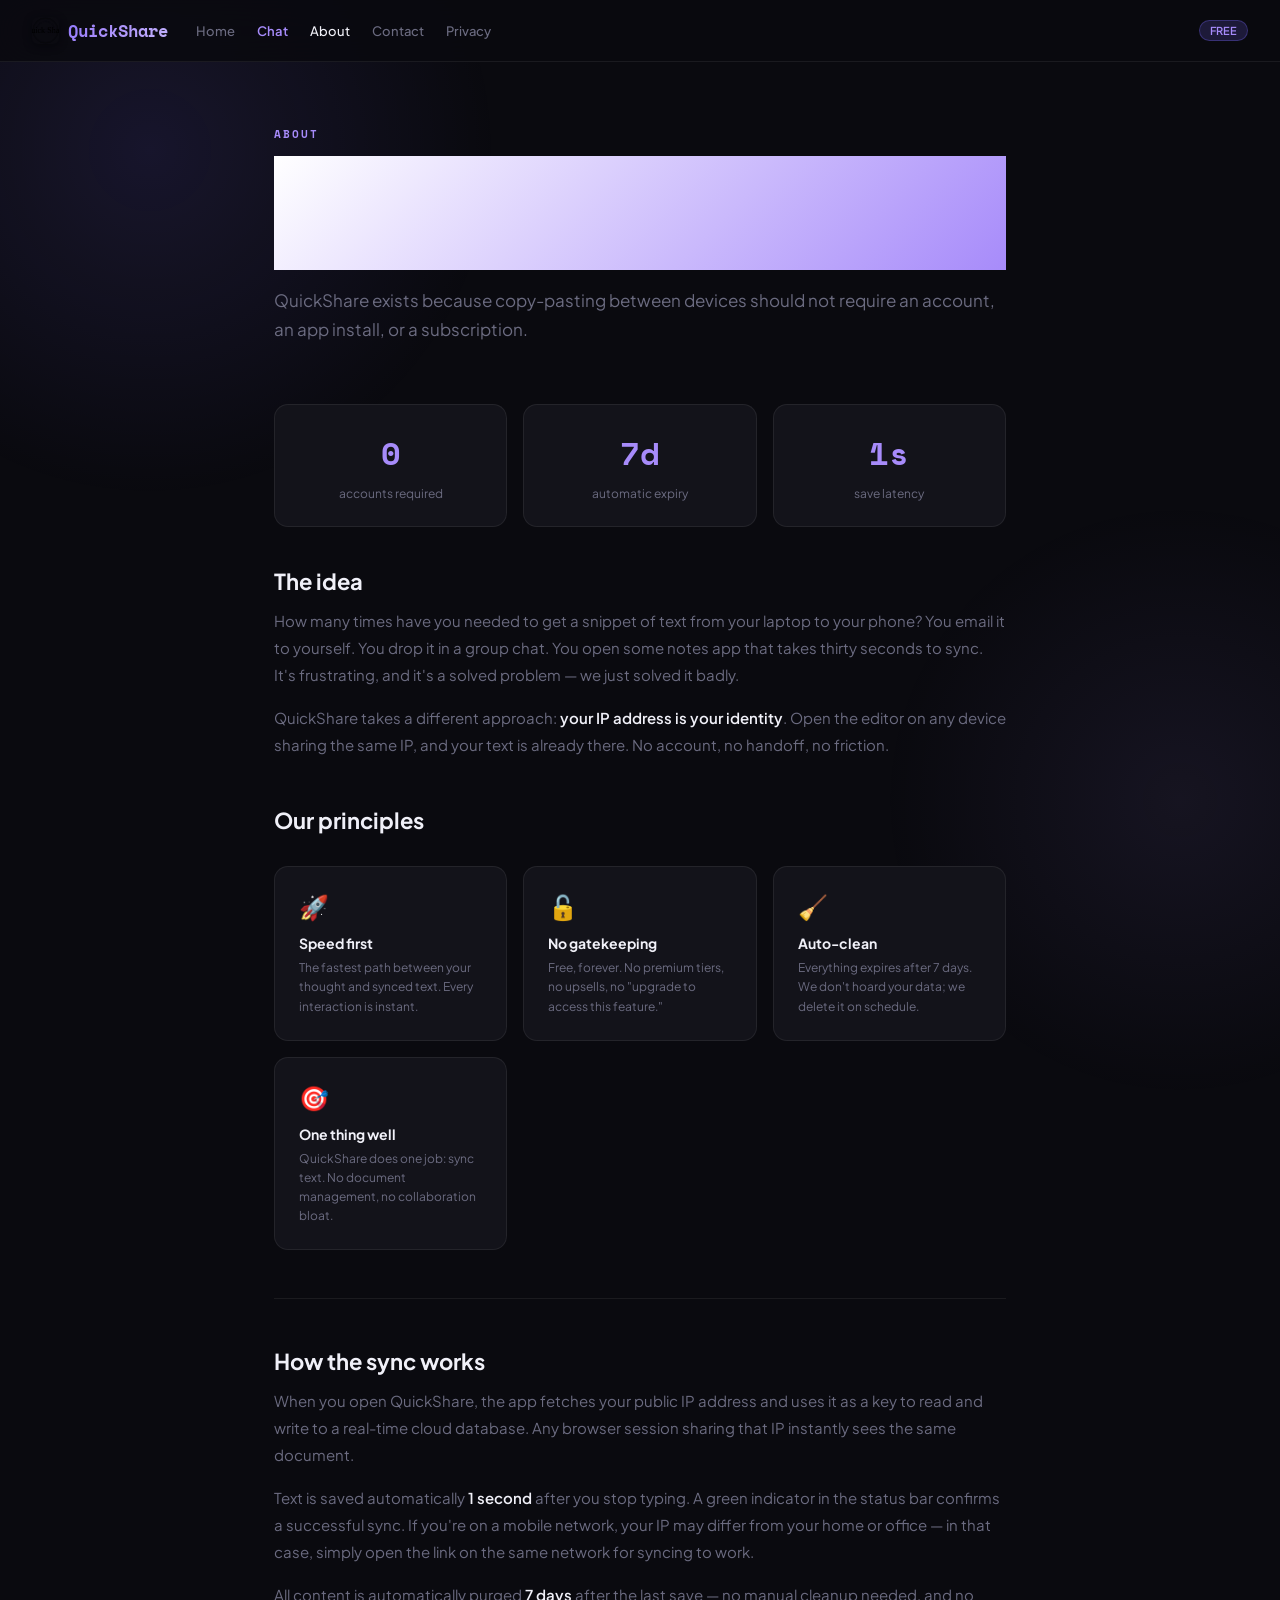
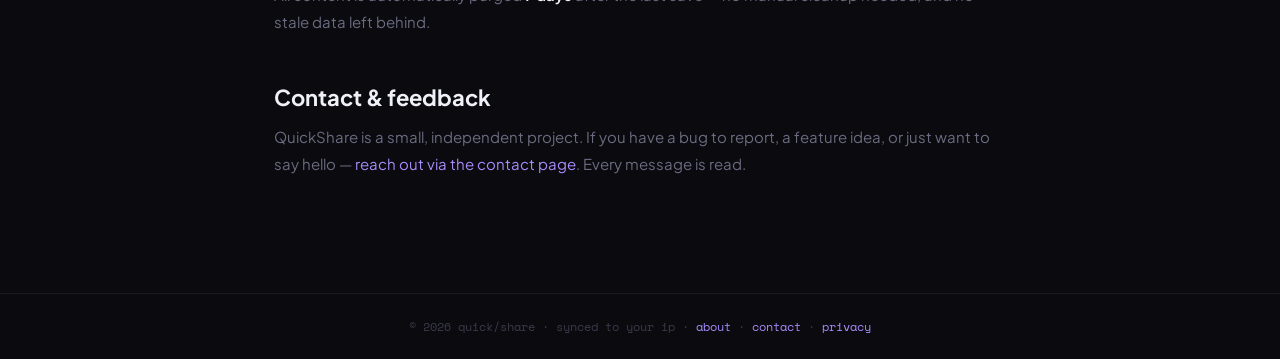
==== about.html @ 3e7b7475 "first commit" ====
<!DOCTYPE html>
<html lang="en">
<head>
  <meta charset="UTF-8">
  <meta name="viewport" content="width=device-width, initial-scale=1.0">
  <title>About – QuickShare</title>
  <link href="https://fonts.googleapis.com/css2?family=Plus+Jakarta+Sans:wght@300;400;500;600;700&family=Space+Mono:wght@400;700&display=swap" rel="stylesheet">
  <style>
    *, *::before, *::after { box-sizing: border-box; margin: 0; padding: 0; }
    :root {
      --bg: #0a0a0f; --surface: #13131a; --surface2: #1a1a24;
      --border: rgba(255,255,255,0.07); --border-hover: rgba(255,255,255,0.14);
      --accent: #7c6aff; --accent2: #a78bfa; --accent-glow: rgba(124,106,255,0.25);
      --text: #f0f0f8; --text-muted: #6b6b80; --text-dim: #3a3a4a;
      --green: #4ade80; --yellow: #fbbf24; --red: #f87171;
    }
    body { font-family: 'Plus Jakarta Sans', sans-serif; background: var(--bg); color: var(--text); min-height: 100vh; overflow-x: hidden; }
    body::before { content: ''; position: fixed; top: -200px; left: -200px; width: 700px; height: 700px; background: radial-gradient(circle, rgba(124,106,255,0.12) 0%, transparent 70%); pointer-events: none; z-index: 0; }
    body::after { content: ''; position: fixed; bottom: -200px; right: -200px; width: 600px; height: 600px; background: radial-gradient(circle, rgba(167,139,250,0.08) 0%, transparent 70%); pointer-events: none; z-index: 0; }
    
    .logo { font-family: 'Space Mono', monospace; font-size: 18px; font-weight: 700; background: linear-gradient(135deg, #7c6aff, #a78bfa, #c4b5fd); -webkit-background-clip: text; -webkit-text-fill-color: transparent; letter-spacing: -0.5px; text-decoration: none; }
    .nav-links { display: flex; gap: 24px; align-items: center; }
    .nav-links a { color: var(--text-muted); text-decoration: none; font-size: 13px; font-weight: 500; transition: color 0.2s; }
    .nav-links a:hover, .nav-links a.active { color: var(--text); }
    .nav-badge { background: var(--accent-glow); border: 1px solid rgba(124,106,255,0.3); color: var(--accent2); font-size: 11px; font-weight: 600; padding: 3px 10px; border-radius: 20px; }

    .page-wrap { position: relative; z-index: 1; max-width: 780px; margin: 0 auto; padding: 64px 24px 100px; }
    .page-label { font-size: 11px; font-weight: 700; letter-spacing: 2px; text-transform: uppercase; color: var(--accent2); font-family: 'Space Mono', monospace; margin-bottom: 14px; }
    .page-title { font-size: clamp(32px, 5vw, 52px); font-weight: 700; letter-spacing: -2px; line-height: 1.1; background: linear-gradient(135deg, #fff 0%, #a78bfa 100%); x: text; -webkit-text-fill-color: transparent; margin-bottom: 16px; }
    .page-sub { font-size: 17px; color: var(--text-muted); line-height: 1.7; margin-bottom: 60px; }

    .divider { border: none; border-top: 1px solid var(--border); margin: 48px 0; }

    .prose h2 { font-size: 22px; font-weight: 700; margin-bottom: 12px; margin-top: 48px; }
    .prose h2:first-child { margin-top: 0; }
    .prose p { font-size: 15px; color: var(--text-muted); line-height: 1.8; margin-bottom: 16px; }
    .prose strong { color: var(--text); font-weight: 600; }

    .value-grid { display: grid; grid-template-columns: repeat(auto-fit, minmax(220px, 1fr)); gap: 16px; margin-top: 32px; }
    .value-card { background: var(--surface); border: 1px solid var(--border); border-radius: 14px; padding: 24px; transition: border-color 0.2s; }
    .value-card:hover { border-color: rgba(124,106,255,0.3); }
    .value-icon { font-size: 24px; margin-bottom: 12px; display: block; }
    .value-card h3 { font-size: 14px; font-weight: 700; margin-bottom: 6px; }
    .value-card p { font-size: 12px; color: var(--text-muted); line-height: 1.6; }

    .stat-strip { display: grid; grid-template-columns: repeat(3, 1fr); gap: 16px; margin: 40px 0; }
    .stat-item { background: var(--surface); border: 1px solid var(--border); border-radius: 14px; padding: 24px; text-align: center; }
    .stat-num { font-family: 'Space Mono', monospace; font-size: 32px; font-weight: 700; color: var(--accent2); display: block; margin-bottom: 4px; }
    .stat-desc { font-size: 12px; color: var(--text-muted); }

    footer { position: relative; z-index: 1; text-align: center; padding: 24px; border-top: 1px solid var(--border); font-size: 12px; color: var(--text-dim); font-family: 'Space Mono', monospace; }
    footer a { color: var(--accent2); text-decoration: none; }
    footer a:hover { text-decoration: underline; }
    @media (max-width: 600px) { .stat-strip { grid-template-columns: 1fr; } .nav-links a:not(.active) { display: none; } }
  
    nav { position: sticky; top: 0; z-index: 100; background: rgba(10,10,15,0.88); backdrop-filter: blur(20px); border-bottom: 1px solid rgba(255,255,255,0.07); padding: 0 32px; display: flex; align-items: center; justify-content: space-between; height: 62px; }
    .nav-logo { font-family: 'Space Mono', monospace; font-size: 17px; font-weight: 700; background: linear-gradient(135deg, #7c6aff, #a78bfa, #c4b5fd); -webkit-background-clip: text; -webkit-text-fill-color: transparent; background-clip: text; text-decoration: none; display: flex; align-items: center; gap: 9px; }
    .nav-logo img { height: 27px; border-radius: 6px; box-shadow: 0 2px 8px rgba(0,0,0,0.4); }
    .nav-links { display: flex; gap: 22px; align-items: center; margin-left: 28px; }
    .nav-links a { color: #6b6b80; text-decoration: none; font-size: 13px; font-weight: 500; transition: color 0.2s; position: relative; }
    .nav-links a:hover { color: #f0f0f8; }
    .nav-links a.nav-active { color: #f0f0f8; }
    .nav-links a.nav-chat { color: #a78bfa; font-weight: 600; }
    .nav-links a.nav-chat:hover { color: #c4b5fd; }
    .nav-badge { background: rgba(124,106,255,0.18); border: 1px solid rgba(124,106,255,0.3); color: #a78bfa; font-size: 11px; font-weight: 600; padding: 3px 10px; border-radius: 20px; }
    @media (max-width: 640px) { .nav-links a:not(.nav-active):not(.nav-chat) { display: none; } nav { padding: 0 16px; } }

  </style>
</head>
<body>
    <nav>
    <div style="display:flex;align-items:center;flex:1;">
      <a href="index.html" class="nav-logo">
        <img src="logo.svg" alt="QuickShare logo">
        <span>QuickShare</span>
      </a>
      <div class="nav-links">
        <a href="index.html" class="">Home</a>
        <a href="chat.html" class="nav-chat">Chat</a>
        <a href="about.html" class="nav-active">About</a>
        <a href="contact.html" class="">Contact</a>
        <a href="privacy.html" class="">Privacy</a>
      </div>
    </div>
    <div style="display:flex;align-items:center;gap:12px;">
      <span class="nav-badge">FREE</span>
    </div>
  </nav>

  <div class="page-wrap">
    <div class="page-label">About</div>
    <h1 class="page-title">Built for the way<br>you actually work.</h1>
    <p class="page-sub">QuickShare exists because copy-pasting between devices should not require an account, an app install, or a subscription.</p>

    <div class="stat-strip">
      <div class="stat-item">
        <span class="stat-num">0</span>
        <span class="stat-desc">accounts required</span>
      </div>
      <div class="stat-item">
        <span class="stat-num">7d</span>
        <span class="stat-desc">automatic expiry</span>
      </div>
      <div class="stat-item">
        <span class="stat-num">1s</span>
        <span class="stat-desc">save latency</span>
      </div>
    </div>

    <div class="prose">
      <h2>The idea</h2>
      <p>How many times have you needed to get a snippet of text from your laptop to your phone? You email it to yourself. You drop it in a group chat. You open some notes app that takes thirty seconds to sync. It's frustrating, and it's a solved problem — we just solved it badly.</p>
      <p>QuickShare takes a different approach: <strong>your IP address is your identity</strong>. Open the editor on any device sharing the same IP, and your text is already there. No account, no handoff, no friction.</p>

      <h2>Our principles</h2>
    </div>

    <div class="value-grid">
      <div class="value-card">
        <span class="value-icon">🚀</span>
        <h3>Speed first</h3>
        <p>The fastest path between your thought and synced text. Every interaction is instant.</p>
      </div>
      <div class="value-card">
        <span class="value-icon">🔓</span>
        <h3>No gatekeeping</h3>
        <p>Free, forever. No premium tiers, no upsells, no "upgrade to access this feature."</p>
      </div>
      <div class="value-card">
        <span class="value-icon">🧹</span>
        <h3>Auto-clean</h3>
        <p>Everything expires after 7 days. We don't hoard your data; we delete it on schedule.</p>
      </div>
      <div class="value-card">
        <span class="value-icon">🎯</span>
        <h3>One thing well</h3>
        <p>QuickShare does one job: sync text. No document management, no collaboration bloat.</p>
      </div>
    </div>

    <hr class="divider">

    <div class="prose">
      <h2>How the sync works</h2>
      <p>When you open QuickShare, the app fetches your public IP address and uses it as a key to read and write to a real-time cloud database. Any browser session sharing that IP instantly sees the same document.</p>
      <p>Text is saved automatically <strong>1 second</strong> after you stop typing. A green indicator in the status bar confirms a successful sync. If you're on a mobile network, your IP may differ from your home or office — in that case, simply open the link on the same network for syncing to work.</p>
      <p>All content is automatically purged <strong>7 days</strong> after the last save — no manual cleanup needed, and no stale data left behind.</p>

      <h2>Contact &amp; feedback</h2>
      <p>QuickShare is a small, independent project. If you have a bug to report, a feature idea, or just want to say hello — <a href="contact.html" style="color:var(--accent2);text-decoration:none;">reach out via the contact page</a>. Every message is read.</p>
    </div>
  </div>

  <footer>
    © 2026 quick/share · synced to your ip ·
    <a href="about.html">about</a> · <a href="contact.html">contact</a> · <a href="privacy.html">privacy</a>
  </footer>
</body>
</html>
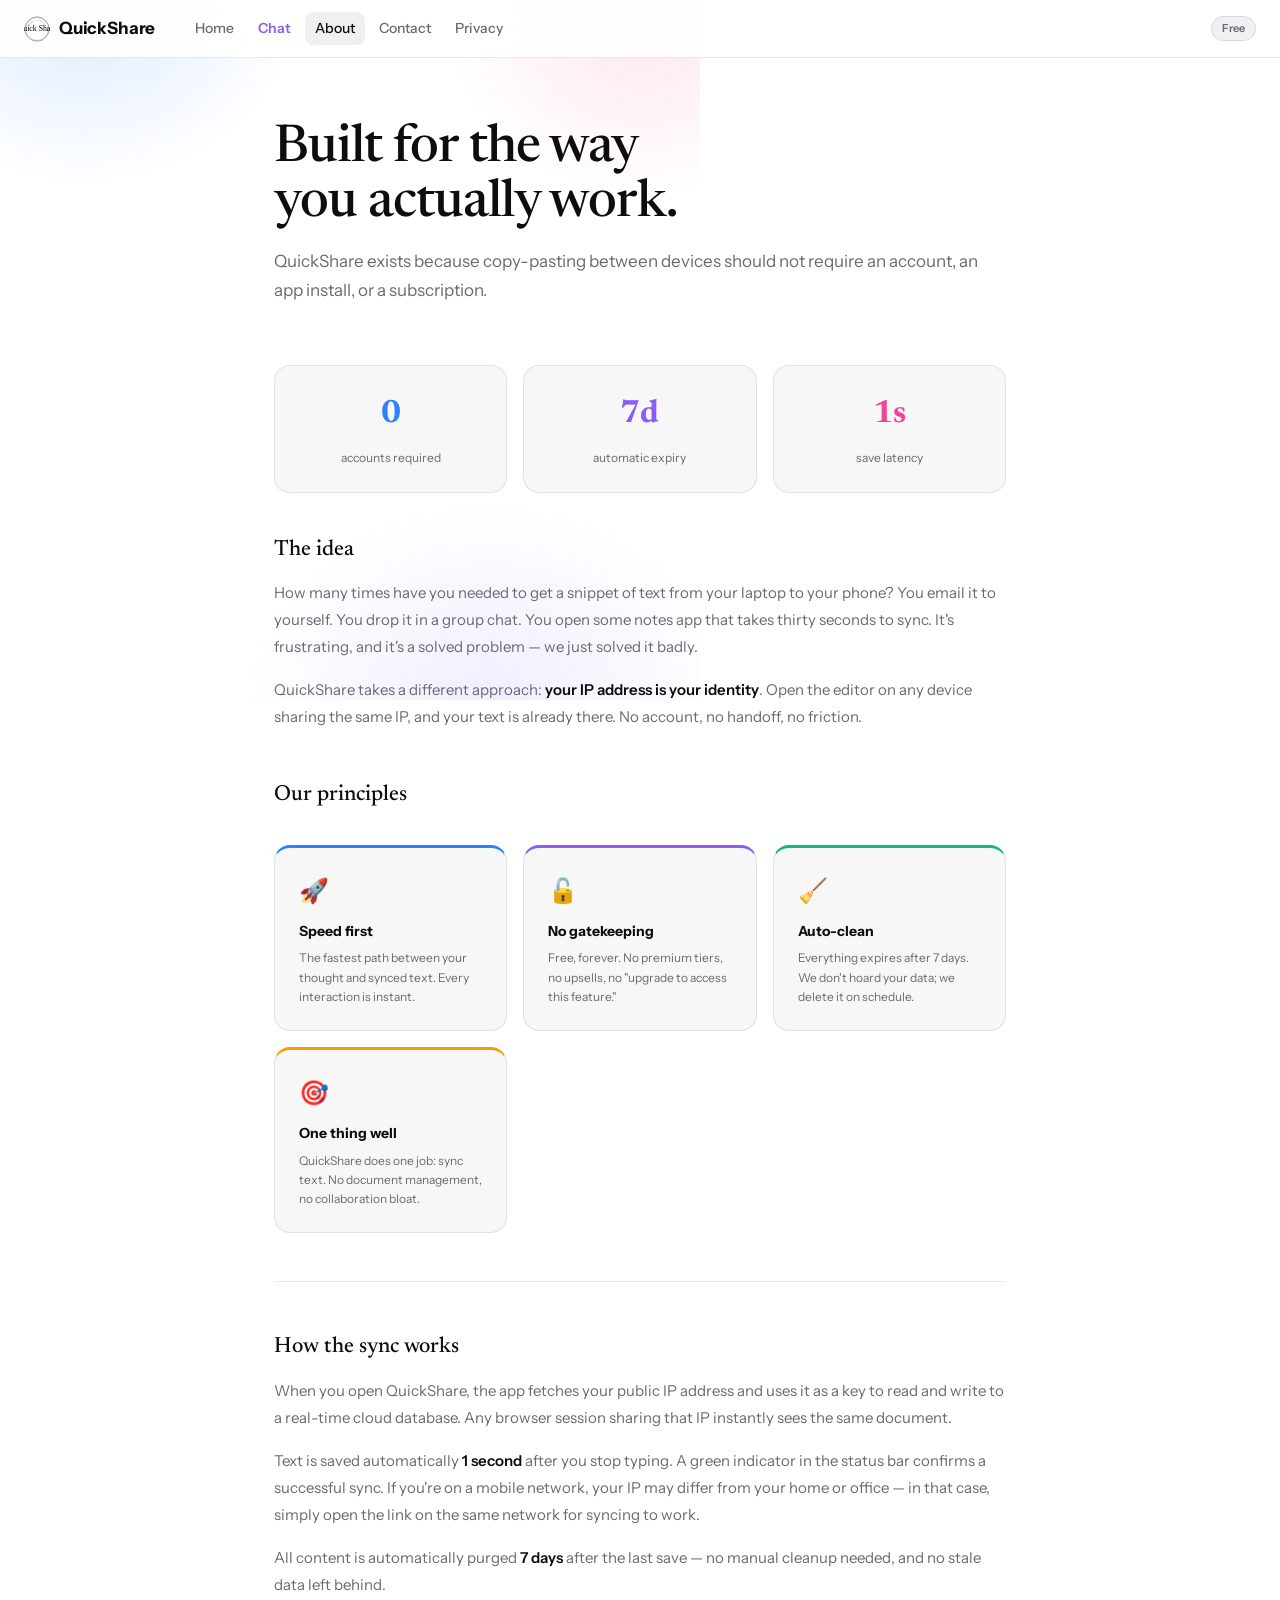
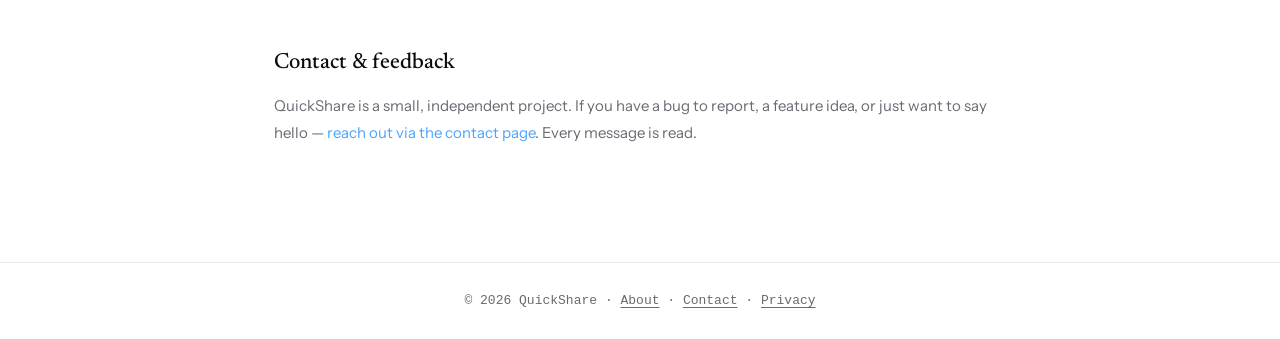
==== commit d3a4b64d: "Redesign: live note sync, group/IP/code calls, upload fixes" ====
--- a/about.html
+++ b/about.html
@@ -4,29 +4,23 @@
   <meta charset="UTF-8">
   <meta name="viewport" content="width=device-width, initial-scale=1.0">
   <title>About – QuickShare</title>
-  <link href="https://fonts.googleapis.com/css2?family=Plus+Jakarta+Sans:wght@300;400;500;600;700&family=Space+Mono:wght@400;700&display=swap" rel="stylesheet">
+  <link href="https://fonts.googleapis.com/css2?family=Newsreader:opsz,wght@6..72,400;6..72,500&family=Instrument+Sans:wght@400;500;600;700&display=swap" rel="stylesheet">
   <style>
     *, *::before, *::after { box-sizing: border-box; margin: 0; padding: 0; }
-    :root {
-      --bg: #0a0a0f; --surface: #13131a; --surface2: #1a1a24;
-      --border: rgba(255,255,255,0.07); --border-hover: rgba(255,255,255,0.14);
-      --accent: #7c6aff; --accent2: #a78bfa; --accent-glow: rgba(124,106,255,0.25);
-      --text: #f0f0f8; --text-muted: #6b6b80; --text-dim: #3a3a4a;
-      --green: #4ade80; --yellow: #fbbf24; --red: #f87171;
-    }
+    
     body { font-family: 'Plus Jakarta Sans', sans-serif; background: var(--bg); color: var(--text); min-height: 100vh; overflow-x: hidden; }
-    body::before { content: ''; position: fixed; top: -200px; left: -200px; width: 700px; height: 700px; background: radial-gradient(circle, rgba(124,106,255,0.12) 0%, transparent 70%); pointer-events: none; z-index: 0; }
-    body::after { content: ''; position: fixed; bottom: -200px; right: -200px; width: 600px; height: 600px; background: radial-gradient(circle, rgba(167,139,250,0.08) 0%, transparent 70%); pointer-events: none; z-index: 0; }
+    body::before { content: ''; position: fixed; top: -200px; left: -200px; width: 700px; height: 700px; background: radial-gradient(circle, color-mix(in srgb, var(--accent) 12%, transparent) 0%, transparent 70%); pointer-events: none; z-index: 0; }
+    body::after { content: ''; position: fixed; bottom: -200px; right: -200px; width: 600px; height: 600px; background: radial-gradient(circle, color-mix(in srgb, var(--accent2) 8%, transparent) 0%, transparent 70%); pointer-events: none; z-index: 0; }
     
-    .logo { font-family: 'Space Mono', monospace; font-size: 18px; font-weight: 700; background: linear-gradient(135deg, #7c6aff, #a78bfa, #c4b5fd); -webkit-background-clip: text; -webkit-text-fill-color: transparent; letter-spacing: -0.5px; text-decoration: none; }
+    .logo { font-family: 'Space Mono', monospace; font-size: 18px; font-weight: 700; background: linear-gradient(135deg, var(--accent), var(--accent2), var(--accent2)); -webkit-background-clip: text; -webkit-text-fill-color: transparent; letter-spacing: -0.5px; text-decoration: none; }
     .nav-links { display: flex; gap: 24px; align-items: center; }
     .nav-links a { color: var(--text-muted); text-decoration: none; font-size: 13px; font-weight: 500; transition: color 0.2s; }
     .nav-links a:hover, .nav-links a.active { color: var(--text); }
-    .nav-badge { background: var(--accent-glow); border: 1px solid rgba(124,106,255,0.3); color: var(--accent2); font-size: 11px; font-weight: 600; padding: 3px 10px; border-radius: 20px; }
+    .nav-badge { background: var(--accent-glow); border: 1px solid color-mix(in srgb, var(--accent) 30%, transparent); color: var(--accent2); font-size: 11px; font-weight: 600; padding: 3px 10px; border-radius: 20px; }
 
     .page-wrap { position: relative; z-index: 1; max-width: 780px; margin: 0 auto; padding: 64px 24px 100px; }
     .page-label { font-size: 11px; font-weight: 700; letter-spacing: 2px; text-transform: uppercase; color: var(--accent2); font-family: 'Space Mono', monospace; margin-bottom: 14px; }
-    .page-title { font-size: clamp(32px, 5vw, 52px); font-weight: 700; letter-spacing: -2px; line-height: 1.1; background: linear-gradient(135deg, #fff 0%, #a78bfa 100%); x: text; -webkit-text-fill-color: transparent; margin-bottom: 16px; }
+    .page-title { font-size: clamp(32px, 5vw, 52px); font-weight: 700; letter-spacing: -2px; line-height: 1.1; background: linear-gradient(135deg, #fff 0%, var(--accent2) 100%); x: text; -webkit-text-fill-color: transparent; margin-bottom: 16px; }
     .page-sub { font-size: 17px; color: var(--text-muted); line-height: 1.7; margin-bottom: 60px; }
 
     .divider { border: none; border-top: 1px solid var(--border); margin: 48px 0; }
@@ -38,7 +32,7 @@
 
     .value-grid { display: grid; grid-template-columns: repeat(auto-fit, minmax(220px, 1fr)); gap: 16px; margin-top: 32px; }
     .value-card { background: var(--surface); border: 1px solid var(--border); border-radius: 14px; padding: 24px; transition: border-color 0.2s; }
-    .value-card:hover { border-color: rgba(124,106,255,0.3); }
+    .value-card:hover { border-color: color-mix(in srgb, var(--accent) 30%, transparent); }
     .value-icon { font-size: 24px; margin-bottom: 12px; display: block; }
     .value-card h3 { font-size: 14px; font-weight: 700; margin-bottom: 6px; }
     .value-card p { font-size: 12px; color: var(--text-muted); line-height: 1.6; }
@@ -53,38 +47,28 @@
     footer a:hover { text-decoration: underline; }
     @media (max-width: 600px) { .stat-strip { grid-template-columns: 1fr; } .nav-links a:not(.active) { display: none; } }
   
-    nav { position: sticky; top: 0; z-index: 100; background: rgba(10,10,15,0.88); backdrop-filter: blur(20px); border-bottom: 1px solid rgba(255,255,255,0.07); padding: 0 32px; display: flex; align-items: center; justify-content: space-between; height: 62px; }
-    .nav-logo { font-family: 'Space Mono', monospace; font-size: 17px; font-weight: 700; background: linear-gradient(135deg, #7c6aff, #a78bfa, #c4b5fd); -webkit-background-clip: text; -webkit-text-fill-color: transparent; background-clip: text; text-decoration: none; display: flex; align-items: center; gap: 9px; }
+    nav { position: sticky; top: 0; z-index: 100; background: color-mix(in srgb, var(--bg) 88%, transparent); backdrop-filter: blur(20px); border-bottom: 1px solid color-mix(in srgb, var(--text) 7%, transparent); padding: 0 32px; display: flex; align-items: center; justify-content: space-between; height: 62px; }
+    .nav-logo { font-family: 'Space Mono', monospace; font-size: 17px; font-weight: 700; background: linear-gradient(135deg, var(--accent), var(--accent2), var(--accent2)); -webkit-background-clip: text; -webkit-text-fill-color: transparent; background-clip: text; text-decoration: none; display: flex; align-items: center; gap: 9px; }
     .nav-logo img { height: 27px; border-radius: 6px; box-shadow: 0 2px 8px rgba(0,0,0,0.4); }
     .nav-links { display: flex; gap: 22px; align-items: center; margin-left: 28px; }
-    .nav-links a { color: #6b6b80; text-decoration: none; font-size: 13px; font-weight: 500; transition: color 0.2s; position: relative; }
-    .nav-links a:hover { color: #f0f0f8; }
-    .nav-links a.nav-active { color: #f0f0f8; }
-    .nav-links a.nav-chat { color: #a78bfa; font-weight: 600; }
-    .nav-links a.nav-chat:hover { color: #c4b5fd; }
-    .nav-badge { background: rgba(124,106,255,0.18); border: 1px solid rgba(124,106,255,0.3); color: #a78bfa; font-size: 11px; font-weight: 600; padding: 3px 10px; border-radius: 20px; }
+    .nav-links a { color: var(--text-muted); text-decoration: none; font-size: 13px; font-weight: 500; transition: color 0.2s; position: relative; }
+    .nav-links a:hover { color: var(--text); }
+    .nav-links a.nav-active { color: var(--text); }
+    .nav-links a.nav-chat { color: var(--accent2); font-weight: 600; }
+    .nav-links a.nav-chat:hover { color: var(--accent2); }
+    .nav-badge { background: color-mix(in srgb, var(--accent) 18%, transparent); border: 1px solid color-mix(in srgb, var(--accent) 30%, transparent); color: var(--accent2); font-size: 11px; font-weight: 600; padding: 3px 10px; border-radius: 20px; }
     @media (max-width: 640px) { .nav-links a:not(.nav-active):not(.nav-chat) { display: none; } nav { padding: 0 16px; } }
 
   </style>
+  <link rel="stylesheet" href="css/theme.css">
 </head>
 <body>
     <nav>
-    <div style="display:flex;align-items:center;flex:1;">
-      <a href="index.html" class="nav-logo">
-        <img src="logo.svg" alt="QuickShare logo">
-        <span>QuickShare</span>
-      </a>
-      <div class="nav-links">
-        <a href="index.html" class="">Home</a>
-        <a href="chat.html" class="nav-chat">Chat</a>
-        <a href="about.html" class="nav-active">About</a>
-        <a href="contact.html" class="">Contact</a>
-        <a href="privacy.html" class="">Privacy</a>
-      </div>
+    <div class="nav-left">
+      <a href="index.html" class="nav-logo"><img src="logo.svg" alt=""><span>QuickShare</span></a>
+      <div class="nav-links"><a href="index.html" class="">Home</a><a href="chat.html" class="nav-chat">Chat</a><a href="about.html" class="nav-active">About</a><a href="contact.html" class="">Contact</a><a href="privacy.html" class="">Privacy</a></div>
     </div>
-    <div style="display:flex;align-items:center;gap:12px;">
-      <span class="nav-badge">FREE</span>
-    </div>
+    <div class="nav-right"><span class="nav-badge">Free</span></div>
   </nav>
 
   <div class="page-wrap">
@@ -151,9 +135,6 @@
     </div>
   </div>
 
-  <footer>
-    © 2026 quick/share · synced to your ip ·
-    <a href="about.html">about</a> · <a href="contact.html">contact</a> · <a href="privacy.html">privacy</a>
-  </footer>
+  <footer>© 2026 QuickShare · <a href="about.html">About</a> · <a href="contact.html">Contact</a> · <a href="privacy.html">Privacy</a></footer>
 </body>
 </html>
--- a/css/theme.css
+++ b/css/theme.css
@@ -0,0 +1,199 @@
+/* QuickShare — assistant-style home, Messenger-style chat. Light + dark follow the device. */
+:root {
+  --bg: #ffffff; --surface: #f7f7f8; --surface2: #f0f0f2; --border: rgba(0,0,0,.09); --border-hover: rgba(0,0,0,.2);
+  --text: #0d0d0f; --text-muted: #6a6a73; --text-dim: #a3a3ad;
+  --accent: #0084ff; --accent2: #4aa3ff; --accent-glow: rgba(0,132,255,.14);
+  --green: #1fa855; --red: #e5484d; --yellow: #f5a524; --on-accent: #fff;
+  --serif: 'Newsreader', Georgia, serif; --body: 'Instrument Sans', system-ui, sans-serif;
+  --transition: all .2s ease;
+}
+@media (prefers-color-scheme: dark) { :root {
+  --bg: #212121; --surface: #2a2a2a; --surface2: #303030; --border: rgba(255,255,255,.1); --border-hover: rgba(255,255,255,.22);
+  --text: #ececec; --text-muted: #a1a1aa; --text-dim: #6e6e78; --accent: #2b8cff; --accent2: #6db1ff; --accent-glow: rgba(43,140,255,.2);
+  --green: #4ade80; --red: #f87171; } }
+*, *::before, *::after { box-sizing: border-box; }
+html body { font-family: var(--body); background: var(--bg); color: var(--text); line-height: 1.55; -webkit-font-smoothing: antialiased; }
+body::before, body::after { display: none; }
+button, input, textarea, select { font-family: inherit; }
+button { cursor: pointer; }
+:focus-visible { outline: 2px solid var(--accent); outline-offset: 2px; }
+::selection { background: var(--accent-glow); }
+[hidden] { display: none !important; }
+
+/* nav */
+html body nav { position: sticky; top: 0; z-index: 50; background: color-mix(in srgb, var(--bg) 88%, transparent); backdrop-filter: blur(12px); border-bottom: 1px solid var(--border); height: 58px; }
+.nav-logo { font-weight: 700; font-size: 17px; letter-spacing: -.01em; background: none !important; -webkit-text-fill-color: var(--text) !important; color: var(--text); }
+.nav-links a { color: var(--text-muted); font-weight: 500; font-size: 14px; border-radius: 8px; padding: 6px 10px; }
+.nav-links a:hover, .nav-links a.nav-active { color: var(--text); background: var(--surface2); }
+.nav-links a.nav-chat { color: var(--accent); font-weight: 600; }
+.nav-links { margin-left: 18px; gap: 4px; }
+.nav-badge { background: var(--surface2); color: var(--text-muted); border: 1px solid var(--border); font-weight: 600; border-radius: 999px; }
+.nav-links a::after { display: none; }
+
+/* HOME: assistant-style hero box */
+.stage { max-width: 760px; margin: 0 auto; padding: 12vh 20px 40px; }
+.greet { font-family: var(--serif); font-weight: 500; font-size: clamp(2rem, 5vw, 3rem); letter-spacing: -.02em; line-height: 1.1; text-align: center; margin-bottom: 28px; }
+.composer { background: var(--surface2); border: 1px solid var(--border); border-radius: 28px; padding: 16px 16px 10px; box-shadow: 0 2px 12px rgba(0,0,0,.05); transition: box-shadow .2s, border-color .2s; }
+.composer:focus-within { border-color: var(--border-hover); box-shadow: 0 6px 24px rgba(0,0,0,.09); }
+.composer.dragover { border-color: var(--accent); background: var(--accent-glow); }
+#editor { display: block; width: 100%; min-height: 120px; max-height: 46vh; resize: none; border: 0; outline: 0; background: transparent; color: var(--text); font-size: 1.05rem; line-height: 1.6; padding: 4px 8px; }
+.composer-bar { display: flex; align-items: center; gap: 6px; margin-top: 8px; flex-wrap: wrap; }
+.pill { display: inline-flex; align-items: center; gap: 6px; border: 1px solid var(--border); background: var(--bg); color: var(--text); border-radius: 999px; padding: 7px 13px; font-size: 13px; font-weight: 500; transition: var(--transition); }
+.pill:hover { background: var(--surface); border-color: var(--border-hover); }
+.pill.primary { background: var(--text); color: var(--bg); border-color: transparent; }
+.grow { flex: 1; }
+.save-state { display: inline-flex; align-items: center; gap: 7px; font-size: 12.5px; color: var(--text-muted); padding-right: 6px; }
+.status-dot { width: 8px; height: 8px; border-radius: 50%; background: var(--text-dim); }
+.status-dot.synced { background: var(--green); } .status-dot.saving { background: var(--yellow); } .status-dot.error { background: var(--red); }
+.chips { display: flex; gap: 10px; justify-content: center; flex-wrap: wrap; margin-top: 20px; }
+.chip { display: inline-flex; align-items: center; gap: 8px; border: 1px solid var(--border); border-radius: 999px; padding: 9px 16px; font-size: 14px; color: var(--text); text-decoration: none; background: var(--bg); transition: var(--transition); }
+.chip:hover { background: var(--surface); border-color: var(--border-hover); }
+.meta { text-align: center; color: var(--text-muted); font-size: 13px; margin-top: 18px; }
+.meta b { color: var(--text); font-weight: 600; font-variant-numeric: tabular-nums; }
+.files { margin-top: 56px; }
+.files h2 { font-family: var(--serif); font-weight: 500; font-size: 1.6rem; letter-spacing: -.01em; }
+.files > p { color: var(--text-muted); font-size: 14px; margin: 4px 0 16px; }
+.files-grid { display: grid; grid-template-columns: repeat(auto-fill, minmax(168px, 1fr)); gap: 12px; }
+.files-empty { grid-column: 1/-1; border: 1px dashed var(--border-hover); border-radius: 16px; text-align: center; color: var(--text-muted); font-size: 14px; padding: 28px 16px; }
+.file-card { background: var(--surface); border: 1px solid var(--border); border-radius: 16px; padding: 10px; text-align: left; overflow: hidden; }
+.file-thumb { height: 104px; border-radius: 10px; background: var(--surface2); display: flex; align-items: center; justify-content: center; overflow: hidden; margin-bottom: 10px; }
+.file-thumb img { width: 100%; height: 100%; object-fit: cover; }
+.file-icon { font-size: 30px; }
+.file-name { font-size: 13px; font-weight: 600; white-space: nowrap; overflow: hidden; text-overflow: ellipsis; }
+.file-size { font-size: 12px; color: var(--text-muted); margin: 2px 0 8px; }
+.file-actions { display: flex; gap: 6px; }
+.file-actions .btn { flex: 1; padding: 6px 8px; font-size: 12px; border-radius: 8px; }
+.file-progress { height: 5px; border-radius: 5px; background: var(--surface2); overflow: hidden; margin: 10px 0 4px; }
+.file-progress span { display: block; height: 100%; background: var(--accent); transition: width .2s; }
+.btn { display: inline-flex; align-items: center; justify-content: center; gap: 6px; border: 1px solid var(--border); background: var(--bg); color: var(--text); border-radius: 10px; padding: 8px 14px; font-size: 13.5px; font-weight: 500; transition: var(--transition); }
+.btn:hover { background: var(--surface); }
+#dropOverlay { position: fixed; inset: 0; z-index: 90; display: none; align-items: center; justify-content: center; background: color-mix(in srgb, var(--bg) 82%, transparent); backdrop-filter: blur(6px); font-family: var(--serif); font-size: 2rem; }
+#dropOverlay.on { display: flex; }
+footer { color: var(--text-muted); font-size: 13px; text-align: center; padding: 28px 16px; }
+footer a { color: var(--text-muted); text-decoration: underline; text-underline-offset: 3px; }
+#toast { background: var(--text); color: var(--bg); border-radius: 12px; font-size: 14px; font-weight: 500; }
+
+/* STATIC PAGES */
+.page-title { font-family: var(--serif); font-weight: 500; letter-spacing: -.02em; line-height: 1.05; background: none !important; -webkit-text-fill-color: var(--text) !important; color: var(--text); }
+.page-label { display: none; }
+.page-sub { color: var(--text-muted); }
+.stat-strip { background: none; border: 0; }
+.stat-item, .value-card, .info-card, .form-card, .summary-card, .highlight-box { background: var(--surface); border: 1px solid var(--border); border-radius: 16px; box-shadow: none; }
+.stat-num { color: var(--text); font-family: var(--serif); }
+.prose h2 { font-family: var(--serif); font-weight: 500; }
+.prose a { color: var(--accent); }
+.btn-submit { background: var(--text) !important; color: var(--bg) !important; border-radius: 12px; border: 0; }
+input, textarea, select { background: var(--bg); color: var(--text); border: 1px solid var(--border); border-radius: 12px; }
+input:focus, textarea:focus, select:focus { border-color: var(--accent); outline: 0; box-shadow: 0 0 0 3px var(--accent-glow); }
+::placeholder { color: var(--text-dim); }
+
+/* CHAT: Messenger-style */
+.sidebar { background: var(--bg); border-right: 1px solid var(--border); }
+.group-avatar, .chat-topbar-avatar { border-radius: 50% !important; background: linear-gradient(135deg, var(--accent), #a033ff) !important; color: #fff; }
+.chat-topbar { background: var(--bg); border-bottom: 1px solid var(--border); }
+.chat-messages { background: var(--bg); display: flex; flex-direction: column; gap: 3px; }
+.msg-bubble { border-radius: 20px; padding: 9px 14px; max-width: 72%; background: var(--surface2); color: var(--text); }
+.msg.own { align-items: flex-end; }
+.msg.own .msg-bubble { background: linear-gradient(135deg, #0084ff, #5b6bff) !important; color: #fff !important; border-bottom-right-radius: 6px; }
+.msg.other .msg-bubble { border-bottom-left-radius: 6px; }
+.msg-author, .msg-time { color: var(--text-muted); font-size: 11px; }
+.chat-inputbar { background: var(--bg); border-top: 1px solid var(--border); }
+.chat-inputbar textarea { background: var(--surface2); border: 0; border-radius: 22px; padding: 10px 16px; }
+.send-btn { width: 40px; height: 40px; border-radius: 50% !important; background: var(--accent) !important; color: #fff !important; border: 0; }
+.icon-btn { width: 38px; height: 38px; border-radius: 50%; background: transparent; border: 0; color: var(--accent); }
+.icon-btn:hover { background: var(--accent-glow); }
+.btn-primary, .tab-btn.active { background: var(--accent) !important; color: #fff !important; border-color: transparent; }
+
+/* CALL OVERLAY */
+.cm { position: fixed; inset: 0; z-index: 100; background: #0b0b0d; color: #fff; display: flex; flex-direction: column; }
+.cm-stage { position: relative; flex: 1; display: flex; align-items: center; justify-content: center; overflow: hidden; }
+.cm-stage > video#callRemoteVideo { width: 100%; height: 100%; object-fit: cover; background: #0b0b0d; }
+.cm-self { position: absolute; right: 16px; bottom: 16px; width: clamp(96px, 22vw, 200px); aspect-ratio: 3/4; object-fit: cover; border-radius: 14px; border: 2px solid rgba(255,255,255,.25); background: #222; }
+.cm.audio video { opacity: 0; }
+.cm-info { position: absolute; inset: 0; display: flex; flex-direction: column; align-items: center; justify-content: center; gap: 6px; pointer-events: none; text-align: center; }
+.cm.live:not(.audio) .cm-info { display: none; }
+.cm-avatar { width: 96px; height: 96px; border-radius: 50%; display: flex; align-items: center; justify-content: center; font-size: 40px; background: linear-gradient(135deg, #0084ff, #a033ff); }
+.cm-info h3 { font-size: 1.4rem; margin-top: 8px; } .cm-info p { color: rgba(255,255,255,.7); font-size: 14px; }
+.cm-bar { display: flex; justify-content: center; gap: 18px; padding: 18px 16px calc(18px + env(safe-area-inset-bottom)); background: rgba(0,0,0,.4); }
+.cm-btn { width: 56px; height: 56px; border-radius: 50%; border: 0; font-size: 22px; background: rgba(255,255,255,.16); color: #fff; }
+.cm-btn.off { background: #fff; color: #000; }
+.cm-end { background: #e5484d; } .cm-ok { background: #1fa855; }
+@media (prefers-reduced-motion: reduce) { * { transition: none !important; animation: none !important; } }
+
+/* fixes */
+html, html body { margin: 0; }
+.nav-links a, .nav-logo, .chip, .stage a { text-decoration: none; }
+.nav-logo, .nav-logo span { font-family: var(--body); }
+.field-label, .msg-time, .msg-author, #connLabel, .conn-badge, .btn-label { font-family: var(--body); text-transform: none; letter-spacing: 0; }
+.msg { display: flex; flex-direction: column; width: 100%; align-items: flex-start; }
+.msg.own { align-items: flex-end; }
+.msg-bubble { width: fit-content; max-width: min(520px, 80%); }
+.cm.incoming .cm-self { display: none; }
+
+/* unified chrome (same on every page) */
+html body nav { display: flex; align-items: center; justify-content: space-between; padding: 0 24px; gap: 12px; }
+.nav-left, .nav-right { display: flex; align-items: center; gap: 12px; }
+.nav-logo { display: flex; align-items: center; gap: 9px; }
+.nav-logo img { height: 26px; width: 26px; border-radius: 7px; box-shadow: none; }
+@media (max-width: 640px) { html body nav { padding: 0 12px; } .nav-links a:not(.nav-active):not(.nav-chat) { display: none; } }
+
+/* calls section (home) */
+.calls { margin-top: 56px; }
+.calls h2 { font-family: var(--serif); font-weight: 500; font-size: 1.6rem; letter-spacing: -.01em; }
+.calls > p { color: var(--text-muted); font-size: 14px; margin: 4px 0 16px; }
+.call-grid { display: grid; grid-template-columns: repeat(auto-fit, minmax(210px, 1fr)); gap: 12px; }
+.call-box { background: var(--surface); border: 1px solid var(--border); border-radius: 16px; padding: 16px; display: flex; flex-direction: column; gap: 10px; }
+.call-box h3 { font-size: 15px; font-weight: 600; }
+.call-box p { color: var(--text-muted); font-size: 13px; flex: 1; }
+.call-box .row { display: flex; gap: 8px; flex-wrap: wrap; }
+.call-box input { flex: 1; min-width: 0; padding: 8px 12px; font-size: 14px; letter-spacing: .08em; text-transform: uppercase; }
+.pill.primary { background: var(--text); color: var(--bg); }
+
+/* consistency polish */
+.nav-badge { font-size: 11px; padding: 3px 10px; }
+.calls h2, .files h2, .call-box h3 { margin: 0; }
+.calls > p, .files > p { margin: 6px 0 18px; }
+.btn-primary, .tab-btn.active { background: var(--text) !important; color: var(--bg) !important; box-shadow: none !important; border-radius: 10px; }
+
+/* ===== COLOUR ===== */
+:root { --c-blue: #2f80ff; --c-violet: #8b5cf6; --c-pink: #ec4899; --c-green: #10b981; --c-amber: #f59e0b; --c-red: #ef4444; --c-cyan: #06b6d4; }
+body::before { display: block; content: ""; position: fixed; inset: 0; z-index: -1; pointer-events: none;
+  background: radial-gradient(45% 38% at 12% 0%, color-mix(in srgb, var(--c-blue) 16%, transparent), transparent 70%),
+              radial-gradient(40% 34% at 92% 4%, color-mix(in srgb, var(--c-pink) 13%, transparent), transparent 70%),
+              radial-gradient(50% 40% at 70% 100%, color-mix(in srgb, var(--c-violet) 11%, transparent), transparent 70%); }
+.stage, .page-wrap, main, .layout, .chat-layout { position: relative; z-index: 1; }
+.grad { background: linear-gradient(100deg, var(--c-blue), var(--c-violet) 55%, var(--c-pink)); -webkit-background-clip: text; background-clip: text; -webkit-text-fill-color: transparent; font-style: italic; }
+.composer { border: 1px solid transparent; background: linear-gradient(var(--surface2), var(--surface2)) padding-box, linear-gradient(135deg, color-mix(in srgb, var(--c-blue) 45%, transparent), color-mix(in srgb, var(--c-violet) 40%, transparent), color-mix(in srgb, var(--c-pink) 45%, transparent)) border-box; }
+.composer:focus-within { box-shadow: 0 8px 30px color-mix(in srgb, var(--c-violet) 22%, transparent); }
+.composer.pulse { animation: pulse 1.1s ease-out; }
+@keyframes pulse { 0% { box-shadow: 0 0 0 0 color-mix(in srgb, var(--c-green) 55%, transparent); } 100% { box-shadow: 0 0 0 16px transparent; } }
+.pill-blue { background: color-mix(in srgb, var(--c-blue) 14%, var(--bg)); color: var(--c-blue); border-color: color-mix(in srgb, var(--c-blue) 35%, transparent); font-weight: 600; }
+.chip.c-violet { background: color-mix(in srgb, var(--c-violet) 11%, var(--bg)); border-color: color-mix(in srgb, var(--c-violet) 32%, transparent); }
+.chip.c-green { background: color-mix(in srgb, var(--c-green) 11%, var(--bg)); border-color: color-mix(in srgb, var(--c-green) 32%, transparent); }
+.call-box { position: relative; overflow: hidden; border-top: 3px solid var(--tone); background: linear-gradient(180deg, color-mix(in srgb, var(--tone) 9%, var(--surface)), var(--surface) 60%); }
+.call-box.b-blue { --tone: var(--c-blue); } .call-box.b-violet { --tone: var(--c-violet); } .call-box.b-amber { --tone: var(--c-amber); }
+.call-box .ico { width: 38px; height: 38px; border-radius: 12px; display: flex; align-items: center; justify-content: center; font-size: 19px; background: color-mix(in srgb, var(--tone) 18%, transparent); }
+.pill.voice { background: var(--c-green); color: #fff; border-color: transparent; }
+.pill.video { background: var(--c-blue); color: #fff; border-color: transparent; }
+.pill.voice:hover, .pill.video:hover { filter: brightness(1.08); }
+.call-box.b-violet .pill { background: var(--c-violet); color: #fff; border-color: transparent; }
+.call-box.b-amber .pill.primary { background: var(--c-amber); color: #1a1200; }
+.file-card[data-kind] .file-thumb { background: color-mix(in srgb, var(--k, var(--c-blue)) 15%, var(--surface2)); }
+.file-card[data-kind=pdf] { --k: var(--c-red); } .file-card[data-kind=zip] { --k: var(--c-amber); } .file-card[data-kind=doc] { --k: var(--c-blue); }
+.file-card[data-kind=sheet] { --k: var(--c-green); } .file-card[data-kind=video] { --k: var(--c-pink); } .file-card[data-kind=audio] { --k: var(--c-violet); } .file-card[data-kind=image] { --k: var(--c-cyan); }
+.files h2, .calls h2 { display: flex; align-items: center; gap: 10px; }
+.calls h2::before, .files h2::before { content: ''; width: 10px; height: 10px; border-radius: 50%; background: var(--c-pink); }
+.files h2::before { background: var(--c-cyan); } .calls h2::before { background: var(--c-green); }
+.status-dot.synced { box-shadow: 0 0 0 3px color-mix(in srgb, var(--green) 25%, transparent); }
+/* static pages */
+.value-card { border-top: 3px solid var(--c-blue); } .value-card:nth-child(2) { border-top-color: var(--c-violet); } .value-card:nth-child(3) { border-top-color: var(--c-green); }
+.value-card:nth-child(4) { border-top-color: var(--c-amber); } .value-card:nth-child(5) { border-top-color: var(--c-pink); } .value-card:nth-child(6) { border-top-color: var(--c-cyan); }
+.stat-item:nth-child(1) .stat-num { color: var(--c-blue); } .stat-item:nth-child(2) .stat-num { color: var(--c-violet); } .stat-item:nth-child(3) .stat-num { color: var(--c-pink); }
+.summary-card:nth-child(3n+1) { border-top: 3px solid var(--c-blue); } .summary-card:nth-child(3n+2) { border-top: 3px solid var(--c-green); } .summary-card:nth-child(3n) { border-top: 3px solid var(--c-amber); }
+.section-num { color: var(--c-violet); }
+/* chat */
+.msg.own .msg-bubble { background: linear-gradient(135deg, var(--c-blue), var(--c-violet)) !important; }
+.group-avatar { background: linear-gradient(135deg, var(--c-violet), var(--c-pink)) !important; }
+.nav-links a.nav-chat { color: var(--c-violet); }
+.send-btn { background: linear-gradient(135deg, var(--c-blue), var(--c-violet)) !important; }
+#editor:focus, #editor:focus-visible { outline: none !important; box-shadow: none !important; }
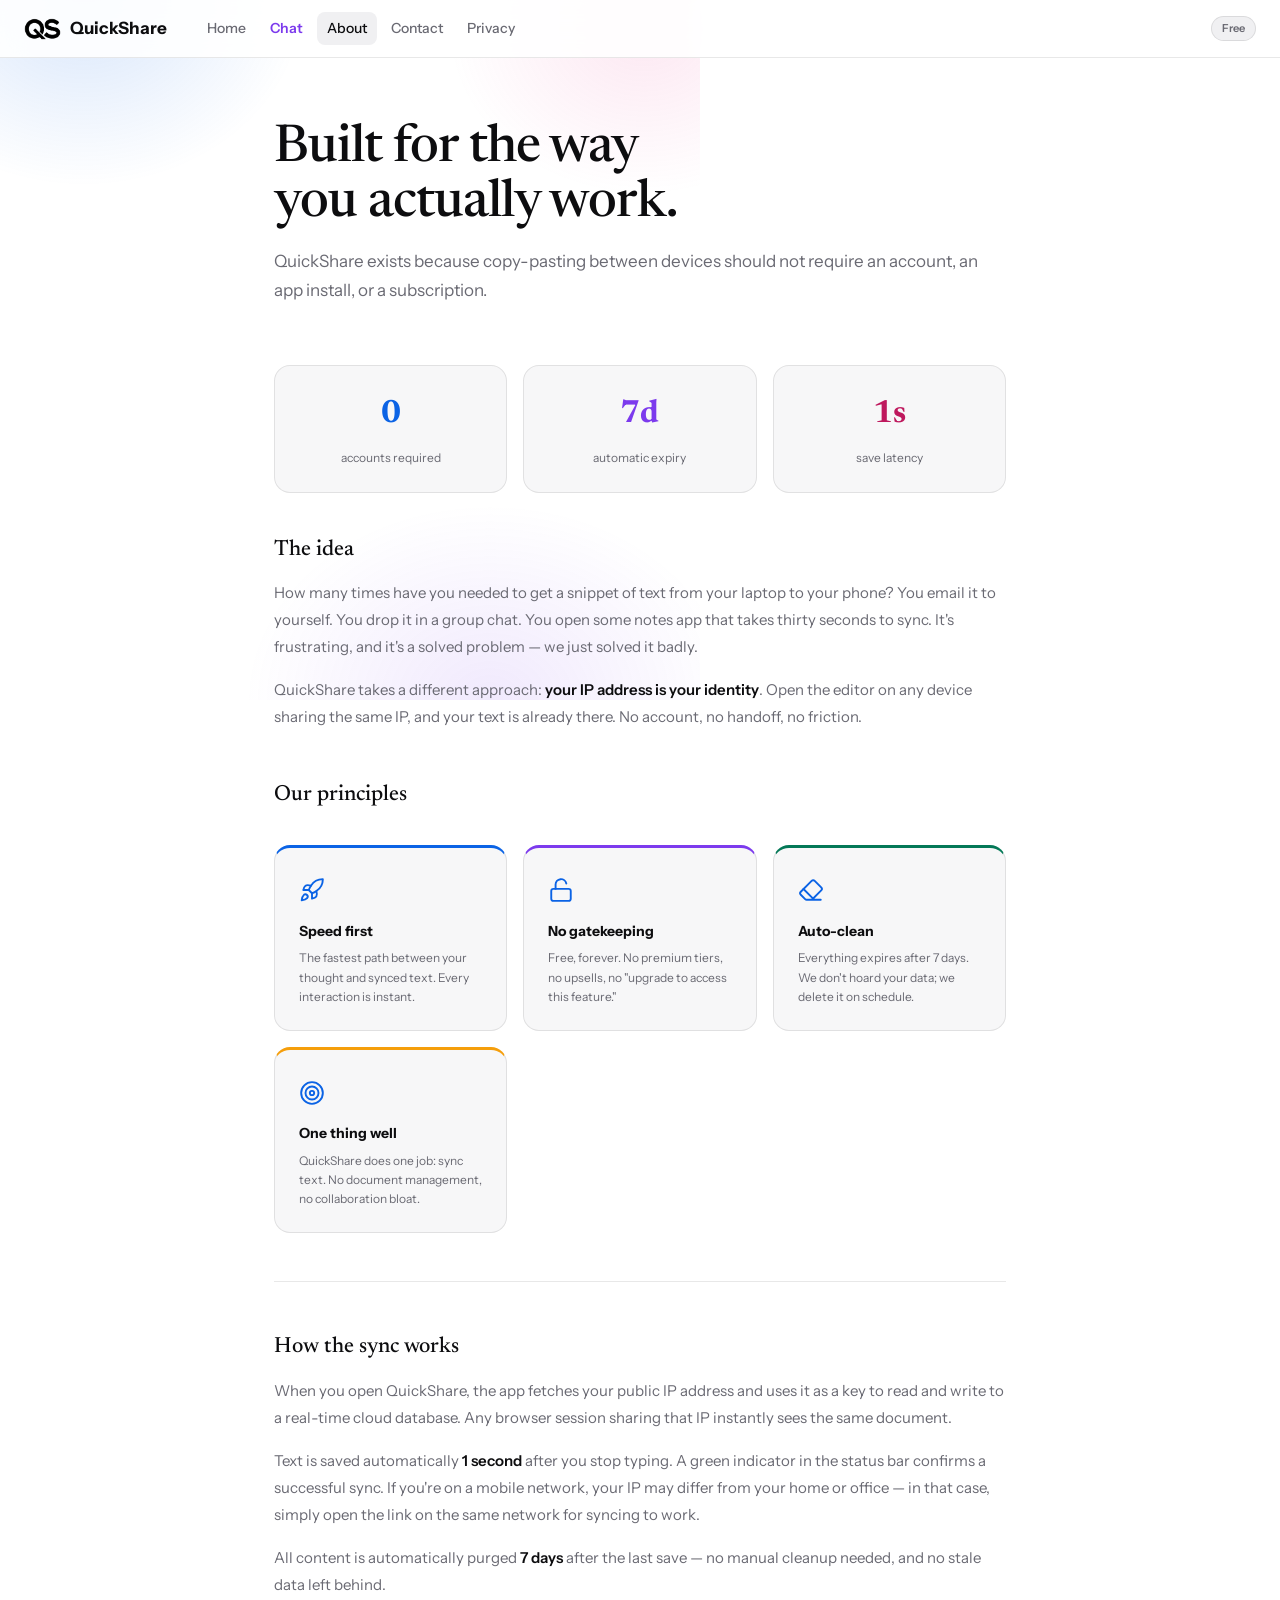
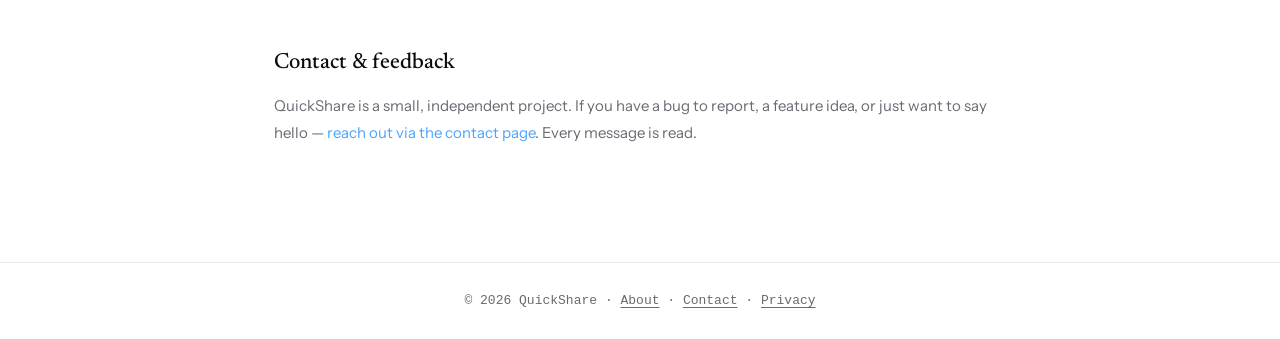
==== commit 1328a552: "New QS logo, SVG icons, accessibility and contrast pass" ====
--- a/about.html
+++ b/about.html
@@ -4,6 +4,9 @@
   <meta charset="UTF-8">
   <meta name="viewport" content="width=device-width, initial-scale=1.0">
   <title>About – QuickShare</title>
+  <link rel="icon" type="image/png" href="favicon.png">
+  <link rel="icon" type="image/png" href="favicon-dark.png" media="(prefers-color-scheme: dark)">
+  <link rel="apple-touch-icon" href="apple-touch-icon.png">
   <link href="https://fonts.googleapis.com/css2?family=Newsreader:opsz,wght@6..72,400;6..72,500&family=Instrument+Sans:wght@400;500;600;700&display=swap" rel="stylesheet">
   <style>
     *, *::before, *::after { box-sizing: border-box; margin: 0; padding: 0; }
@@ -63,15 +66,17 @@
   <link rel="stylesheet" href="css/theme.css">
 </head>
 <body>
+<script src="js/icons.js"></script>
+<a class="skip-link" href="#main">Skip to content</a>
     <nav>
     <div class="nav-left">
-      <a href="index.html" class="nav-logo"><img src="logo.svg" alt=""><span>QuickShare</span></a>
+      <a href="index.html" class="nav-logo" aria-label="QuickShare home"><picture><source srcset="logo-dark.png" media="(prefers-color-scheme: dark)"><img src="logo-light.png" alt="" class="logo-mark"></picture><span>QuickShare</span></a>
       <div class="nav-links"><a href="index.html" class="">Home</a><a href="chat.html" class="nav-chat">Chat</a><a href="about.html" class="nav-active">About</a><a href="contact.html" class="">Contact</a><a href="privacy.html" class="">Privacy</a></div>
     </div>
     <div class="nav-right"><span class="nav-badge">Free</span></div>
   </nav>
 
-  <div class="page-wrap">
+  <div class="page-wrap" id="main">
     <div class="page-label">About</div>
     <h1 class="page-title">Built for the way<br>you actually work.</h1>
     <p class="page-sub">QuickShare exists because copy-pasting between devices should not require an account, an app install, or a subscription.</p>
@@ -101,22 +106,22 @@
 
     <div class="value-grid">
       <div class="value-card">
-        <span class="value-icon">🚀</span>
+        <span class="value-icon"><svg class="ic " aria-hidden="true" focusable="false"><use href="#i-rocket"/></svg></span>
         <h3>Speed first</h3>
         <p>The fastest path between your thought and synced text. Every interaction is instant.</p>
       </div>
       <div class="value-card">
-        <span class="value-icon">🔓</span>
+        <span class="value-icon"><svg class="ic " aria-hidden="true" focusable="false"><use href="#i-lock-open"/></svg></span>
         <h3>No gatekeeping</h3>
         <p>Free, forever. No premium tiers, no upsells, no "upgrade to access this feature."</p>
       </div>
       <div class="value-card">
-        <span class="value-icon">🧹</span>
+        <span class="value-icon"><svg class="ic " aria-hidden="true" focusable="false"><use href="#i-eraser"/></svg></span>
         <h3>Auto-clean</h3>
         <p>Everything expires after 7 days. We don't hoard your data; we delete it on schedule.</p>
       </div>
       <div class="value-card">
-        <span class="value-icon">🎯</span>
+        <span class="value-icon"><svg class="ic " aria-hidden="true" focusable="false"><use href="#i-target"/></svg></span>
         <h3>One thing well</h3>
         <p>QuickShare does one job: sync text. No document management, no collaboration bloat.</p>
       </div>
--- a/css/theme.css
+++ b/css/theme.css
@@ -197,3 +197,56 @@
 .nav-links a.nav-chat { color: var(--c-violet); }
 .send-btn { background: linear-gradient(135deg, var(--c-blue), var(--c-violet)) !important; }
 #editor:focus, #editor:focus-visible { outline: none !important; box-shadow: none !important; }
+
+/* ===== UI/UX PRO MAX PASS: accessible contrast, SVG icons, touch targets ===== */
+:root { --accent: #0b63e5; --accent-glow: rgba(11,99,229,.14); --c-blue: #0b63e5; --c-violet: #7c3aed; --c-green: #047857; --c-red: #dc2626; --red: #dc2626; --placeholder: #6a6a73; }
+@media (prefers-color-scheme: dark) { :root { --accent: #1f6feb; --accent-glow: rgba(31,111,235,.22); --placeholder: #9a9aa4; --red: #f87171; } }
+::placeholder { color: var(--placeholder); opacity: 1; }
+:focus-visible { outline: 2px solid var(--accent2); outline-offset: 3px; border-radius: 6px; }
+.skip-link { position: absolute; left: 12px; top: -64px; z-index: 300; background: var(--text); color: var(--bg); padding: 10px 16px; border-radius: 10px; font-weight: 600; text-decoration: none; transition: top .15s; }
+.skip-link:focus { top: 10px; }
+
+/* one icon family: Lucide stroke icons, sized by context */
+.ic { width: 20px; height: 20px; stroke: currentColor; fill: none; stroke-width: 1.75; stroke-linecap: round; stroke-linejoin: round; flex: none; vertical-align: -.2em; }
+.btn, .pill, .chip { display: inline-flex; align-items: center; justify-content: center; gap: 8px; cursor: pointer; }
+.btn .ic, .pill .ic, .chip .ic { width: 18px; height: 18px; }
+.chip.c-violet .ic { color: var(--c-violet); } .chip.c-green .ic { color: var(--c-green); }
+.icon-btn { width: 44px; height: 44px; display: inline-flex; align-items: center; justify-content: center; cursor: pointer; }
+.icon-btn .ic { width: 22px; height: 22px; }
+.send-btn { width: 44px; height: 44px; display: inline-flex; align-items: center; justify-content: center; cursor: pointer; }
+.send-btn .ic { width: 20px; height: 20px; }
+.call-box .ico .ic { color: var(--tone); }
+.file-icon .ic { width: 34px; height: 34px; color: var(--k, var(--accent)); }
+.cm-btn { display: inline-flex; align-items: center; justify-content: center; cursor: pointer; }
+.cm-btn .ic { width: 24px; height: 24px; } .cm-avatar .ic { width: 44px; height: 44px; stroke: #fff; }
+.cm-ok { background: #15803d; } .cm-end { background: #dc2626; }
+.value-icon, .summary-icon { color: var(--accent); } .value-icon .ic, .summary-icon .ic { width: 26px; height: 26px; }
+.info-icon .ic { width: 18px; height: 18px; color: var(--accent); } .check .ic { width: 26px; height: 26px; }
+#welcomeScreen .ic { width: 48px; height: 48px; color: var(--text-muted); }
+.nav-logo { cursor: pointer; } .nav-logo picture { display: inline-flex; } .nav-logo img.logo-mark { height: 22px; width: auto; border-radius: 0; box-shadow: none; }
+
+/* touch: >=44px targets with >=8px gaps on touch devices */
+.composer-bar, .file-actions, .call-box .row, .chips { gap: 8px; }
+.tab-btn { min-height: 40px; cursor: pointer; }
+@media (pointer: coarse) { .pill, .chip, .btn, .tab-btn, .nav-links a { min-height: 44px; } .file-actions .btn { min-height: 44px; } }
+.pill:active, .btn:active, .chip:active { opacity: .85; }
+
+/* micro-interaction: messages ease in (respects reduced motion) */
+@keyframes msgIn { from { opacity: 0; transform: translateY(6px); } }
+.msg { animation: msgIn .18s ease-out; }
+
+/* readable coloured text in both themes: fills stay dark enough for white text, text/icons use lighter tones on dark */
+:root { --t-blue: #0b63e5; --t-violet: #7c3aed; --t-green: #047857; --t-amber: #b45309; --t-pink: #be185d; }
+@media (prefers-color-scheme: dark) { :root { --t-blue: #7db8ff; --t-violet: #b69cff; --t-green: #4ade80; --t-amber: #fbbf24; --t-pink: #f472b6; } }
+.pill-blue { color: var(--t-blue); }
+.nav-links a.nav-chat { color: var(--t-violet); }
+.chip.c-violet .ic { color: var(--t-violet); } .chip.c-green .ic { color: var(--t-green); }
+.call-box.b-blue { --tone-t: var(--t-blue); } .call-box.b-violet { --tone-t: var(--t-violet); } .call-box.b-amber { --tone-t: var(--t-amber); }
+.call-box .ico .ic { color: var(--tone-t); }
+.grad { background-image: linear-gradient(100deg, var(--t-blue), var(--t-violet) 55%, var(--t-pink)); }
+.calls h2::before { background: var(--t-green); }
+.stat-item:nth-child(1) .stat-num { color: var(--t-blue); } .stat-item:nth-child(2) .stat-num { color: var(--t-violet); } .stat-item:nth-child(3) .stat-num { color: var(--t-pink); }
+.section-num { color: var(--t-violet); }
+.prose a, .info-icon .ic, .value-icon, .summary-icon { color: var(--t-blue); }
+.icon-btn { color: var(--t-blue); } .icon-btn:hover { background: var(--accent-glow); }
+.cm-btn:focus-visible, .icon-btn:focus-visible, .send-btn:focus-visible { border-radius: 50%; } .cm-info h2 { margin: 8px 0 0; font-size: 1.4rem; }
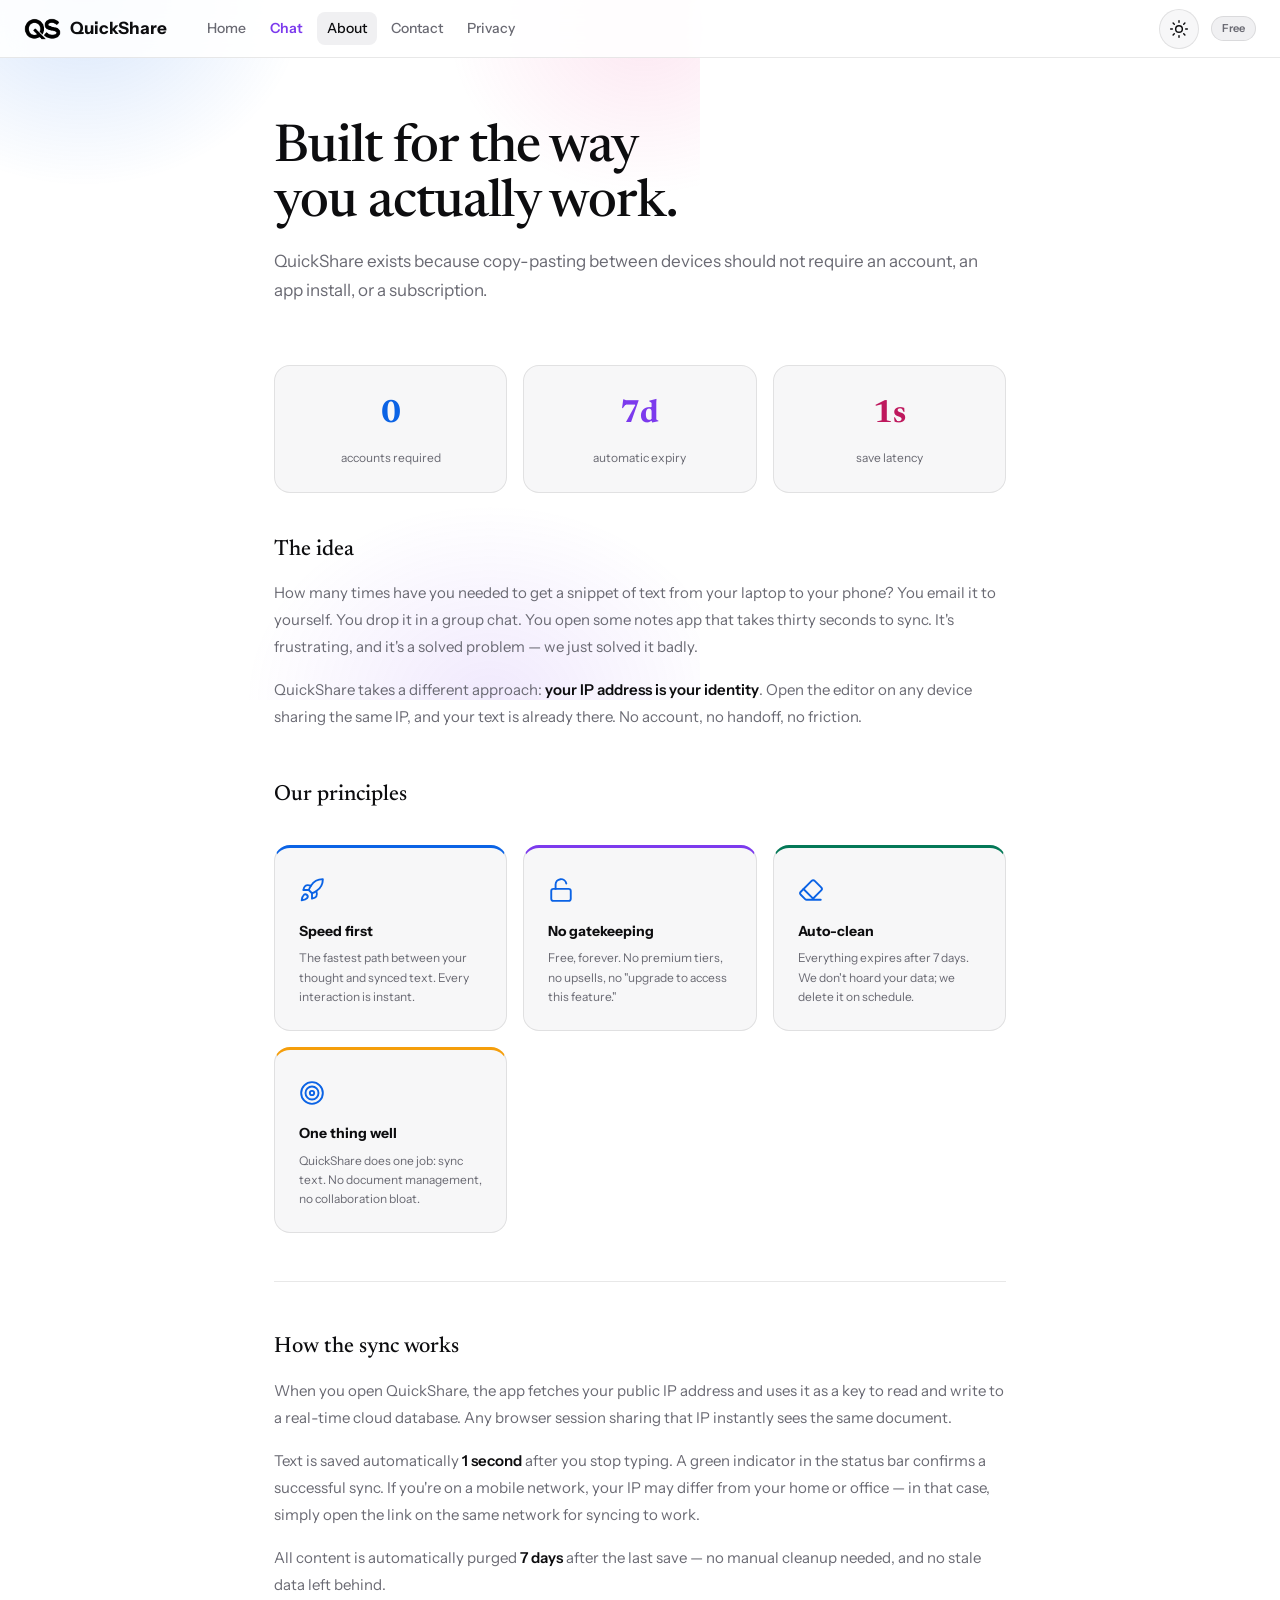
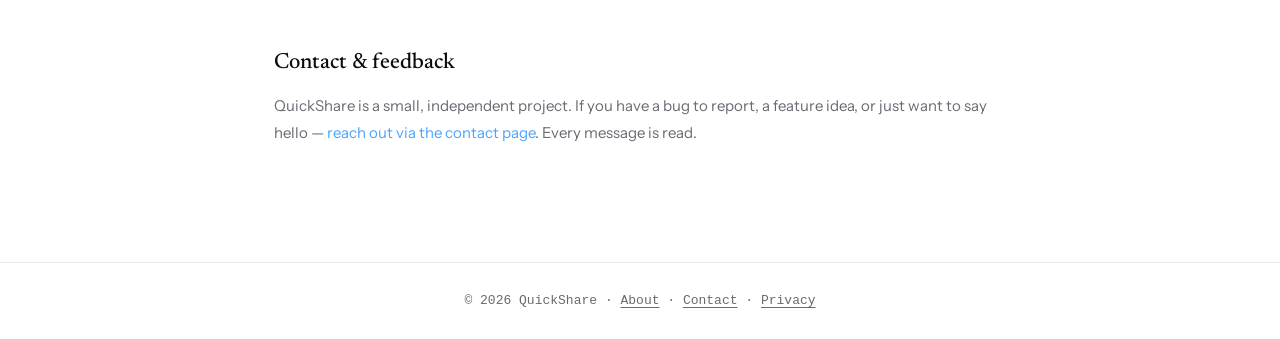
==== commit 831d0646: "Theme switcher, ad slots, upload fix, updated rules" ====
--- a/about.html
+++ b/about.html
@@ -2,6 +2,7 @@
 <html lang="en">
 <head>
   <meta charset="UTF-8">
+  <script src="js/theme-init.js"></script>
   <meta name="viewport" content="width=device-width, initial-scale=1.0">
   <title>About – QuickShare</title>
   <link rel="icon" type="image/png" href="favicon.png">
@@ -70,7 +71,7 @@
 <a class="skip-link" href="#main">Skip to content</a>
     <nav>
     <div class="nav-left">
-      <a href="index.html" class="nav-logo" aria-label="QuickShare home"><picture><source srcset="logo-dark.png" media="(prefers-color-scheme: dark)"><img src="logo-light.png" alt="" class="logo-mark"></picture><span>QuickShare</span></a>
+      <a href="index.html" class="nav-logo" aria-label="QuickShare home"><img src="logo-light.png" alt="" class="logo-mark logo-l"><img src="logo-dark.png" alt="" class="logo-mark logo-d"><span>QuickShare</span></a>
       <div class="nav-links"><a href="index.html" class="">Home</a><a href="chat.html" class="nav-chat">Chat</a><a href="about.html" class="nav-active">About</a><a href="contact.html" class="">Contact</a><a href="privacy.html" class="">Privacy</a></div>
     </div>
     <div class="nav-right"><span class="nav-badge">Free</span></div>
@@ -140,6 +141,9 @@
     </div>
   </div>
 
+  <aside class="ad-slot" data-ad="page-bottom" aria-label="Advertisement" hidden></aside>
   <footer>© 2026 QuickShare · <a href="about.html">About</a> · <a href="contact.html">Contact</a> · <a href="privacy.html">Privacy</a></footer>
+<script src="js/theme.js"></script>
+<script src="js/ads.js"></script>
 </body>
 </html>
--- a/css/theme.css
+++ b/css/theme.css
@@ -7,10 +7,14 @@
   --serif: 'Newsreader', Georgia, serif; --body: 'Instrument Sans', system-ui, sans-serif;
   --transition: all .2s ease;
 }
-@media (prefers-color-scheme: dark) { :root {
+@media (prefers-color-scheme: dark) { :root:not([data-theme="light"]) {
   --bg: #212121; --surface: #2a2a2a; --surface2: #303030; --border: rgba(255,255,255,.1); --border-hover: rgba(255,255,255,.22);
   --text: #ececec; --text-muted: #a1a1aa; --text-dim: #6e6e78; --accent: #2b8cff; --accent2: #6db1ff; --accent-glow: rgba(43,140,255,.2);
   --green: #4ade80; --red: #f87171; } }
+:root[data-theme="dark"] {
+  --bg: #212121; --surface: #2a2a2a; --surface2: #303030; --border: rgba(255,255,255,.1); --border-hover: rgba(255,255,255,.22);
+  --text: #ececec; --text-muted: #a1a1aa; --text-dim: #6e6e78; --accent: #2b8cff; --accent2: #6db1ff; --accent-glow: rgba(43,140,255,.2);
+  --green: #4ade80; --red: #f87171; }
 *, *::before, *::after { box-sizing: border-box; }
 html body { font-family: var(--body); background: var(--bg); color: var(--text); line-height: 1.55; -webkit-font-smoothing: antialiased; }
 body::before, body::after { display: none; }
@@ -200,7 +204,8 @@
 
 /* ===== UI/UX PRO MAX PASS: accessible contrast, SVG icons, touch targets ===== */
 :root { --accent: #0b63e5; --accent-glow: rgba(11,99,229,.14); --c-blue: #0b63e5; --c-violet: #7c3aed; --c-green: #047857; --c-red: #dc2626; --red: #dc2626; --placeholder: #6a6a73; }
-@media (prefers-color-scheme: dark) { :root { --accent: #1f6feb; --accent-glow: rgba(31,111,235,.22); --placeholder: #9a9aa4; --red: #f87171; } }
+@media (prefers-color-scheme: dark) { :root:not([data-theme="light"]) { --accent: #1f6feb; --accent-glow: rgba(31,111,235,.22); --placeholder: #9a9aa4; --red: #f87171; } }
+:root[data-theme="dark"] { --accent: #1f6feb; --accent-glow: rgba(31,111,235,.22); --placeholder: #9a9aa4; --red: #f87171; }
 ::placeholder { color: var(--placeholder); opacity: 1; }
 :focus-visible { outline: 2px solid var(--accent2); outline-offset: 3px; border-radius: 6px; }
 .skip-link { position: absolute; left: 12px; top: -64px; z-index: 300; background: var(--text); color: var(--bg); padding: 10px 16px; border-radius: 10px; font-weight: 600; text-decoration: none; transition: top .15s; }
@@ -237,7 +242,8 @@
 
 /* readable coloured text in both themes: fills stay dark enough for white text, text/icons use lighter tones on dark */
 :root { --t-blue: #0b63e5; --t-violet: #7c3aed; --t-green: #047857; --t-amber: #b45309; --t-pink: #be185d; }
-@media (prefers-color-scheme: dark) { :root { --t-blue: #7db8ff; --t-violet: #b69cff; --t-green: #4ade80; --t-amber: #fbbf24; --t-pink: #f472b6; } }
+@media (prefers-color-scheme: dark) { :root:not([data-theme="light"]) { --t-blue: #7db8ff; --t-violet: #b69cff; --t-green: #4ade80; --t-amber: #fbbf24; --t-pink: #f472b6; } }
+:root[data-theme="dark"] { --t-blue: #7db8ff; --t-violet: #b69cff; --t-green: #4ade80; --t-amber: #fbbf24; --t-pink: #f472b6; }
 .pill-blue { color: var(--t-blue); }
 .nav-links a.nav-chat { color: var(--t-violet); }
 .chip.c-violet .ic { color: var(--t-violet); } .chip.c-green .ic { color: var(--t-green); }
@@ -250,3 +256,47 @@
 .prose a, .info-icon .ic, .value-icon, .summary-icon { color: var(--t-blue); }
 .icon-btn { color: var(--t-blue); } .icon-btn:hover { background: var(--accent-glow); }
 .cm-btn:focus-visible, .icon-btn:focus-visible, .send-btn:focus-visible { border-radius: 50%; } .cm-info h2 { margin: 8px 0 0; font-size: 1.4rem; }
+
+/* ===== THEME SWITCHER ===== */
+:root { color-scheme: light dark; } :root[data-theme="light"] { color-scheme: light; } :root[data-theme="dark"] { color-scheme: dark; }
+.logo-d { display: none; }
+:root[data-theme="dark"] .logo-l { display: none; } :root[data-theme="dark"] .logo-d { display: inline; }
+@media (prefers-color-scheme: dark) { :root:not([data-theme="light"]) .logo-l { display: none; } :root:not([data-theme="light"]) .logo-d { display: inline; } }
+.nav-right { position: relative; }
+.theme-btn { width: 40px; height: 40px; border-radius: 50%; border: 1px solid var(--border); background: var(--surface); color: var(--text); display: inline-flex; align-items: center; justify-content: center; cursor: pointer; transition: var(--transition); }
+.theme-btn:hover, .theme-btn[aria-expanded="true"] { background: var(--surface2); border-color: var(--border-hover); }
+.theme-pop { position: absolute; right: 0; top: calc(100% + 10px); width: min(320px, 92vw); z-index: 120; background: var(--bg); color: var(--text); border: 1px solid var(--border); border-radius: 16px; padding: 16px; box-shadow: 0 16px 48px rgba(0,0,0,.22); }
+.theme-pop h2 { font-size: 12px; font-weight: 600; color: var(--text-muted); margin: 0 0 8px; text-transform: none; letter-spacing: .02em; }
+.theme-pop .grp + .grp { margin-top: 16px; }
+.seg { display: grid; grid-template-columns: repeat(3, 1fr); gap: 4px; padding: 4px; background: var(--surface2); border-radius: 12px; }
+.seg button { display: inline-flex; align-items: center; justify-content: center; gap: 6px; min-height: 40px; border: 0; border-radius: 9px; background: transparent; color: var(--text-muted); font-size: 13px; font-weight: 600; cursor: pointer; }
+.seg button[aria-checked="true"] { background: var(--bg); color: var(--text); box-shadow: 0 1px 4px rgba(0,0,0,.14); }
+.seg .ic { width: 16px; height: 16px; }
+.swatches { display: flex; gap: 10px; flex-wrap: wrap; }
+.swatch { width: 44px; height: 44px; border-radius: 50%; border: 2px solid transparent; background: linear-gradient(135deg, var(--p), var(--s)); cursor: pointer; display: inline-flex; align-items: center; justify-content: center; color: #fff; }
+.swatch .ic { width: 20px; height: 20px; stroke-width: 2.5; opacity: 0; }
+.swatch[aria-checked="true"] { border-color: var(--text); box-shadow: 0 0 0 2px var(--bg) inset; } .swatch[aria-checked="true"] .ic { opacity: 1; }
+.swatch-name { font-size: 12px; color: var(--text-muted); margin-top: 8px; min-height: 16px; }
+
+/* ===== ACCENT COLOUR THEMES (blue is the default) ===== */
+:root[data-accent="violet"] { --accent: #6d3df0; --c-blue: #6d3df0; --c-violet: #a21caf; --t-blue: #6d3df0; --t-violet: #a21caf; --accent2: #b9a4ff; --accent-glow: rgba(109,61,240,.14); }
+:root[data-theme="dark"][data-accent="violet"] { --t-blue: #b9a4ff; --t-violet: #f0abfc; --accent-glow: rgba(109,61,240,.24); }
+@media (prefers-color-scheme: dark) { :root:not([data-theme="light"])[data-accent="violet"] { --t-blue: #b9a4ff; --t-violet: #f0abfc; --accent-glow: rgba(109,61,240,.24); } }
+:root[data-accent="green"] { --accent: #047857; --c-blue: #047857; --c-violet: #0e7490; --t-blue: #047857; --t-violet: #0e7490; --accent2: #4ade80; --accent-glow: rgba(4,120,87,.14); }
+:root[data-theme="dark"][data-accent="green"] { --t-blue: #4ade80; --t-violet: #67e8f9; --accent-glow: rgba(4,120,87,.24); }
+@media (prefers-color-scheme: dark) { :root:not([data-theme="light"])[data-accent="green"] { --t-blue: #4ade80; --t-violet: #67e8f9; --accent-glow: rgba(4,120,87,.24); } }
+:root[data-accent="orange"] { --accent: #c2410c; --c-blue: #c2410c; --c-violet: #b45309; --t-blue: #c2410c; --t-violet: #b45309; --accent2: #fdba74; --accent-glow: rgba(194,65,12,.14); }
+:root[data-theme="dark"][data-accent="orange"] { --t-blue: #fdba74; --t-violet: #fcd34d; --accent-glow: rgba(194,65,12,.24); }
+@media (prefers-color-scheme: dark) { :root:not([data-theme="light"])[data-accent="orange"] { --t-blue: #fdba74; --t-violet: #fcd34d; --accent-glow: rgba(194,65,12,.24); } }
+:root[data-accent="rose"] { --accent: #be123c; --c-blue: #be123c; --c-violet: #7c3aed; --t-blue: #be123c; --t-violet: #7c3aed; --accent2: #fda4af; --accent-glow: rgba(190,18,60,.14); }
+:root[data-theme="dark"][data-accent="rose"] { --t-blue: #fda4af; --t-violet: #c4b5fd; --accent-glow: rgba(190,18,60,.24); }
+@media (prefers-color-scheme: dark) { :root:not([data-theme="light"])[data-accent="rose"] { --t-blue: #fda4af; --t-violet: #c4b5fd; --accent-glow: rgba(190,18,60,.24); } }
+
+/* ===== ADS ===== */
+.ad-slot { max-width: 760px; margin: 40px auto; padding: 0 20px; text-align: center; clear: both; }
+.ad-slot[hidden] { display: none !important; }
+.ad-label { display: block; font-size: 11px; letter-spacing: .08em; text-transform: uppercase; color: var(--text-muted); margin-bottom: 6px; }
+.ad-box { min-height: 100px; border-radius: 12px; overflow: hidden; background: var(--surface); border: 1px solid var(--border); }
+.ad-slot ins.adsbygoogle { display: block; min-height: 100px; }
+.ad-slot[data-ad="chat-sidebar"] { margin: 12px 0 0; padding: 12px; border-top: 1px solid var(--border); max-width: none; }
+@media (max-width: 860px) { .ad-slot[data-ad="chat-sidebar"] { display: none !important; } }
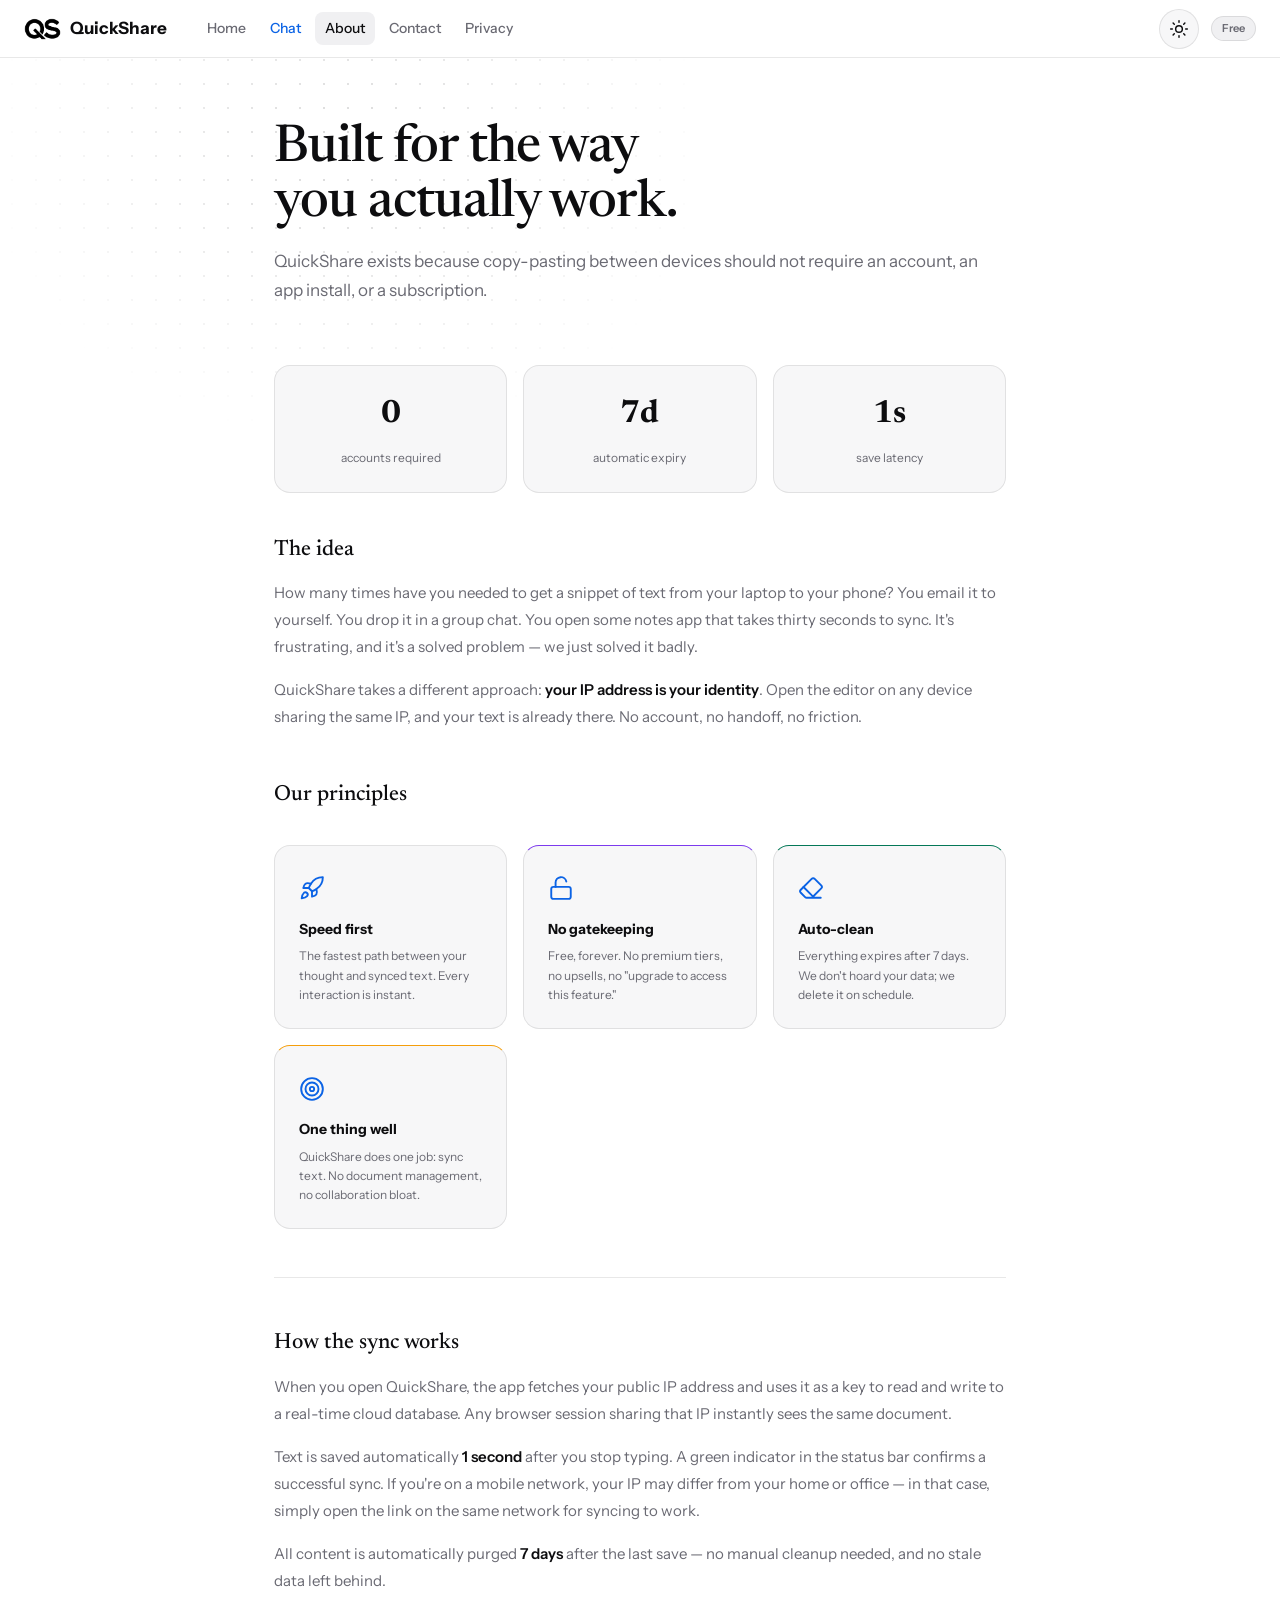
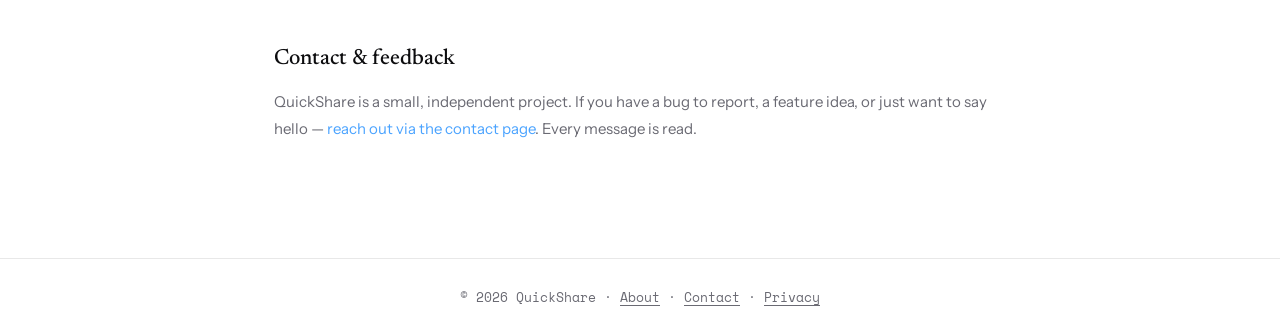
==== commit 4e4c660b: "Neon style, sync codes, clearer errors, ads fix" ====
--- a/about.html
+++ b/about.html
@@ -8,7 +8,7 @@
   <link rel="icon" type="image/png" href="favicon.png">
   <link rel="icon" type="image/png" href="favicon-dark.png" media="(prefers-color-scheme: dark)">
   <link rel="apple-touch-icon" href="apple-touch-icon.png">
-  <link href="https://fonts.googleapis.com/css2?family=Newsreader:opsz,wght@6..72,400;6..72,500&family=Instrument+Sans:wght@400;500;600;700&display=swap" rel="stylesheet">
+  <link href="https://fonts.googleapis.com/css2?family=Newsreader:opsz,wght@6..72,400;6..72,500&family=Instrument+Sans:wght@400;500;600;700&family=Plus+Jakarta+Sans:wght@500;600;700;800&family=Space+Mono:wght@400;700&display=swap" rel="stylesheet">
   <style>
     *, *::before, *::after { box-sizing: border-box; margin: 0; padding: 0; }
     
--- a/css/theme.css
+++ b/css/theme.css
@@ -300,3 +300,101 @@
 .ad-slot ins.adsbygoogle { display: block; min-height: 100px; }
 .ad-slot[data-ad="chat-sidebar"] { margin: 12px 0 0; padding: 12px; border-top: 1px solid var(--border); max-width: none; }
 @media (max-width: 860px) { .ad-slot[data-ad="chat-sidebar"] { display: none !important; } }
+
+/* ===== UNSLOP PASS (delete from here to the end to roll back) =====
+   Direction: calm, plain, quick. Quiet neutral chrome, one accent (Attach, selection, own chat bubbles).
+   Signature: the live sync dot. Based on the unslop skill by Damir Sokolovsky (@heydamir), CC BY 4.0. */
+body::before { display: none; }
+.grad { background: none !important; -webkit-text-fill-color: currentColor !important; color: inherit; font-style: normal; }
+.composer { border: 1px solid var(--border); background: var(--surface2); box-shadow: none; }
+.composer:focus-within { border-color: var(--accent); box-shadow: 0 0 0 3px var(--accent-glow); }
+@keyframes pulse { 0% { box-shadow: 0 0 0 0 var(--accent-glow); } 100% { box-shadow: 0 0 0 12px transparent; } }
+.pill-blue { background: var(--accent); color: #fff; border-color: transparent; font-weight: 500; }
+.pill-blue:hover { background: var(--accent); filter: brightness(1.08); }
+.status-dot.synced { box-shadow: none; }
+.chip.c-violet, .chip.c-green { background: var(--surface); border-color: var(--border); }
+.chip.c-violet .ic, .chip.c-green .ic { color: var(--text-muted); }
+.call-box, .call-box.b-blue, .call-box.b-violet, .call-box.b-amber { border-top: 1px solid var(--border); background: var(--surface); }
+.call-box .ico { background: var(--surface2); }
+.call-box .ico .ic { color: var(--text-muted); }
+.pill.voice, .pill.video, .call-box.b-violet .pill { background: var(--bg); color: var(--text); border-color: var(--border); }
+.pill.voice:hover, .pill.video:hover, .call-box.b-violet .pill:hover { background: var(--surface); border-color: var(--border-hover); filter: none; }
+.call-box.b-amber .pill.primary { background: var(--text); color: var(--bg); }
+.file-card[data-kind] .file-thumb { background: var(--surface2); }
+.file-icon .ic { color: var(--text-muted); }
+.calls h2::before, .files h2::before { display: none; }
+.value-card, .summary-card:nth-child(n) { border-top: 1px solid var(--border); }
+.stat-item:nth-child(n) .stat-num, .section-num { color: var(--text); }
+.nav-links a.nav-chat { color: var(--text); font-weight: 500; }
+.nav-links a.nav-chat:hover { background: var(--surface2); }
+.msg.own .msg-bubble { background: var(--accent) !important; }
+.send-btn { background: var(--accent) !important; }
+.group-avatar, .chat-topbar-avatar { background: var(--surface2) !important; color: var(--text) !important; }
+.cm-avatar { background: #2a2a2e; }
+.icon-btn { color: var(--text-muted); }
+.icon-btn:hover { color: var(--text); background: var(--surface2); }
+/* ===== END UNSLOP PASS ===== */
+
+/* ===== COOL PASS (delete from here to the end to roll back) ===== */
+body::before { display: block; background-image: radial-gradient(color-mix(in srgb, var(--text) 16%, transparent) 1px, transparent 1.2px); background-size: 24px 24px; -webkit-mask-image: radial-gradient(ellipse 70% 55% at 50% 22%, #000, transparent 75%); mask-image: radial-gradient(ellipse 70% 55% at 50% 22%, #000, transparent 75%); }
+.hero-art { max-width: 460px; margin: 0 auto 8px; color: var(--text-muted); }
+.hero-art svg { width: 100%; height: auto; display: block; }
+.hero-art .dev rect, .hero-art .dev path { stroke: currentColor; stroke-width: 1.6; fill: var(--bg); stroke-linecap: round; }
+.hero-art .dev path { fill: none; }
+.hero-art .dev circle { fill: currentColor; }
+.hero-art .note rect { stroke: var(--accent); fill: var(--accent-glow); }
+.hero-art .note path { stroke: var(--accent); }
+.hero-art .flow { stroke: var(--accent); stroke-width: 1.6; stroke-dasharray: 4 7; opacity: .7; animation: flow 1.2s linear infinite; }
+.hero-art .pk { fill: var(--accent); }
+@keyframes flow { to { stroke-dashoffset: -22; } }
+.greet { font-size: clamp(2.4rem, 6.4vw, 3.8rem); letter-spacing: -.03em; }
+.grad { color: var(--accent) !important; -webkit-text-fill-color: var(--accent) !important; font-style: italic; position: relative; }
+.grad::after { content: ''; position: absolute; left: 0; right: 0; bottom: .02em; height: 3px; border-radius: 2px; background: var(--accent); opacity: .35; }
+.composer { border-radius: 24px; padding: 20px 20px 12px; background: var(--surface); box-shadow: 0 1px 0 color-mix(in srgb, var(--text) 6%, transparent) inset, 0 24px 48px -24px rgba(0,0,0,.28); }
+.composer:focus-within { box-shadow: 0 0 0 3px var(--accent-glow), 0 28px 56px -24px color-mix(in srgb, var(--accent) 45%, transparent); }
+.chip, .call-box, .file-card { transition: transform .18s ease, border-color .18s ease, box-shadow .18s ease; }
+.chip:hover, .call-box:hover, .file-card:hover { transform: translateY(-3px); border-color: color-mix(in srgb, var(--accent) 50%, var(--border)); box-shadow: 0 14px 28px -16px rgba(0,0,0,.35); }
+.call-box .ico { background: var(--accent-glow); } .call-box .ico .ic { color: var(--t-blue); }
+.chip .ic { color: var(--t-blue) !important; }
+.pill.video { background: var(--accent); color: #fff; border-color: transparent; } .pill.video:hover { background: var(--accent); filter: brightness(1.1); }
+.calls h2::before, .files h2::before { display: block; width: 4px; height: 22px; border-radius: 2px; background: var(--accent); }
+.nav-links a.nav-chat { color: var(--t-blue); }
+.msg.own .msg-bubble { background: linear-gradient(135deg, var(--accent), color-mix(in srgb, var(--accent) 70%, #000)) !important; }
+/* ===== END COOL PASS ===== */
+
+/* group call grid (2-6 people) */
+.cm-grid { position: absolute; inset: 0; display: grid; gap: 4px; grid-template-columns: repeat(auto-fit, minmax(min(320px, 100%), 1fr)); grid-auto-rows: 1fr; background: #0b0b0d; }
+.cm-grid video { width: 100%; height: 100%; min-height: 0; object-fit: cover; background: #16161a; }
+.cm.audio .cm-grid { opacity: 0; pointer-events: none; }
+
+/* ===== SYNC CODE + NOTICE ===== */
+.linkbtn { background: none; border: 0; padding: 0; color: var(--t-blue); font: inherit; font-weight: 600; cursor: pointer; text-decoration: underline; text-underline-offset: 3px; }
+.sync-pop { margin: 14px auto 0; max-width: 560px; padding: 16px; border: 1px solid var(--border); border-radius: 16px; background: var(--surface); text-align: left; }
+.sync-pop p { color: var(--text-muted); font-size: 13.5px; margin: 0 0 12px; }
+.sync-pop .row { display: flex; gap: 8px; flex-wrap: wrap; } .sync-pop input { flex: 1; min-width: 140px; padding: 9px 12px; letter-spacing: .08em; text-transform: uppercase; }
+.sync-pop .linkbtn { margin-top: 12px; display: inline-block; }
+.notice { display: flex; align-items: flex-start; justify-content: space-between; gap: 12px; margin: 14px 0 0; padding: 12px 14px; border-radius: 12px; border: 1px solid color-mix(in srgb, var(--c-red) 45%, transparent); background: color-mix(in srgb, var(--c-red) 10%, var(--bg)); font-size: 14px; }
+.notice[hidden] { display: none; } .notice-x { background: none; border: 0; color: var(--text-muted); font-size: 22px; line-height: 1; cursor: pointer; padding: 0 4px; }
+.seg2 { grid-template-columns: repeat(2, 1fr); } .theme-pop .grp[hidden] { display: none; }
+
+/* ===== NEON STYLE (the original look, kept as an option) ===== */
+:root[data-style="neon"] { color-scheme: dark; --bg: #0a0a0f; --surface: #13131a; --surface2: #1a1a24; --border: rgba(255,255,255,.08); --border-hover: rgba(124,106,255,.5);
+  --text: #f0f0f8; --text-muted: #a0a0b8; --text-dim: #6f6f88; --placeholder: #8c8ca6; --accent: #6b58f0; --accent2: #a78bfa; --accent-glow: rgba(124,106,255,.3);
+  --c-blue: #6b58f0; --c-violet: #8b5cf6; --c-pink: #ec4899; --t-blue: #b4a7ff; --t-violet: #c4b5fd; --t-green: #4ade80; --t-pink: #f472b6; --t-amber: #fbbf24;
+  --green: #4ade80; --red: #f87171; --c-red: #ef4444;
+  --serif: 'Plus Jakarta Sans', 'Instrument Sans', system-ui, sans-serif; --body: 'Plus Jakarta Sans', 'Instrument Sans', system-ui, sans-serif; }
+:root[data-style="neon"] body::before { background: radial-gradient(circle at 0 0, rgba(124,106,255,.24), transparent 55%), radial-gradient(circle at 100% 100%, rgba(56,189,248,.14), transparent 55%), radial-gradient(circle at 100% 0, rgba(236,72,153,.1), transparent 45%); }
+:root[data-style="neon"] .nav-logo span { font-family: 'Space Mono', monospace; font-weight: 700; background: linear-gradient(135deg, #7c6aff, #a78bfa, #38bdf8) !important; -webkit-background-clip: text !important; background-clip: text !important; -webkit-text-fill-color: transparent !important; }
+:root[data-style="neon"] .greet, :root[data-style="neon"] .page-title { font-family: var(--serif); font-weight: 800; letter-spacing: -.035em; background: linear-gradient(135deg, #fff 25%, #a78bfa) !important; -webkit-background-clip: text !important; background-clip: text !important; -webkit-text-fill-color: transparent !important; }
+:root[data-style="neon"] .greet .grad { font-style: normal; background: linear-gradient(100deg, #7c6aff, #38bdf8); -webkit-background-clip: text; background-clip: text; }
+:root[data-style="neon"] .calls h2, :root[data-style="neon"] .files h2, :root[data-style="neon"] .prose h2 { font-family: var(--serif); font-weight: 700; letter-spacing: -.02em; }
+:root[data-style="neon"] .composer { background: linear-gradient(var(--surface), var(--surface)) padding-box, linear-gradient(135deg, #7c6aff, #38bdf8 55%, #ec4899) border-box; box-shadow: 0 0 0 1px rgba(124,106,255,.15), 0 0 44px -10px rgba(124,106,255,.55); }
+:root[data-style="neon"] .composer:focus-within { box-shadow: 0 0 0 1px rgba(124,106,255,.4), 0 0 60px -8px rgba(124,106,255,.75); }
+:root[data-style="neon"] .call-box, :root[data-style="neon"] .file-card, :root[data-style="neon"] .sync-pop, :root[data-style="neon"] .value-card, :root[data-style="neon"] .stat-item { background: var(--surface); border-color: var(--border); transition: border-color .2s, box-shadow .2s; }
+:root[data-style="neon"] .call-box:hover, :root[data-style="neon"] .file-card:hover, :root[data-style="neon"] .value-card:hover { border-color: rgba(124,106,255,.5); box-shadow: 0 0 28px -8px rgba(124,106,255,.55); }
+:root[data-style="neon"] .pill.primary, :root[data-style="neon"] .btn-primary, :root[data-style="neon"] .btn-submit { background: linear-gradient(135deg, #6b58f0, #8b5cf6) !important; color: #fff !important; box-shadow: 0 0 22px -4px rgba(124,106,255,.7); }
+:root[data-style="neon"] .pill-blue { box-shadow: 0 0 16px -6px rgba(124,106,255,.8); }
+:root[data-style="neon"] .nav-badge { background: rgba(124,106,255,.16); border-color: rgba(124,106,255,.4); color: #c4b5fd; }
+:root[data-style="neon"] .nav-links a.nav-active { box-shadow: 0 2px 0 #7c6aff; background: transparent; }
+:root[data-style="neon"] .msg.own .msg-bubble, :root[data-style="neon"] .send-btn { box-shadow: 0 0 20px -6px rgba(124,106,255,.8); }
+:root[data-style="neon"] #themePop { box-shadow: 0 0 40px -10px rgba(124,106,255,.5), 0 16px 48px rgba(0,0,0,.5); }
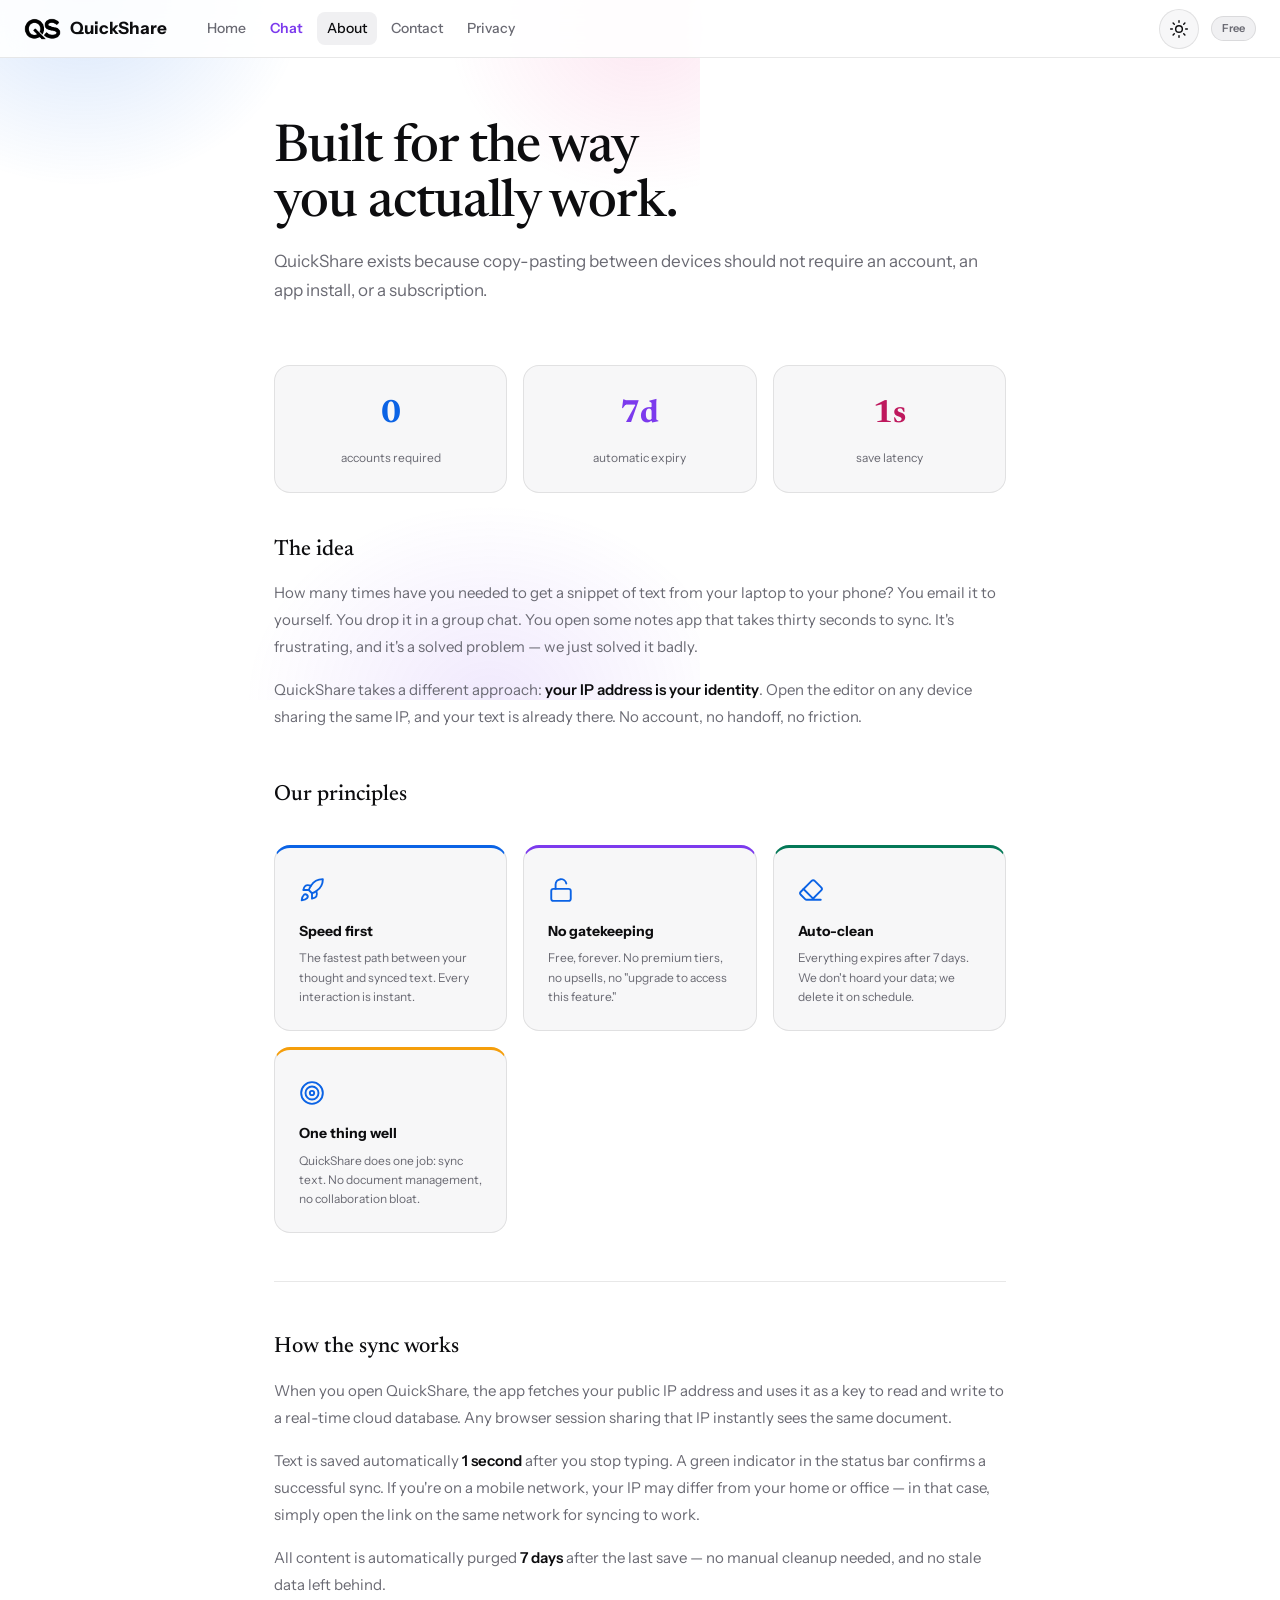
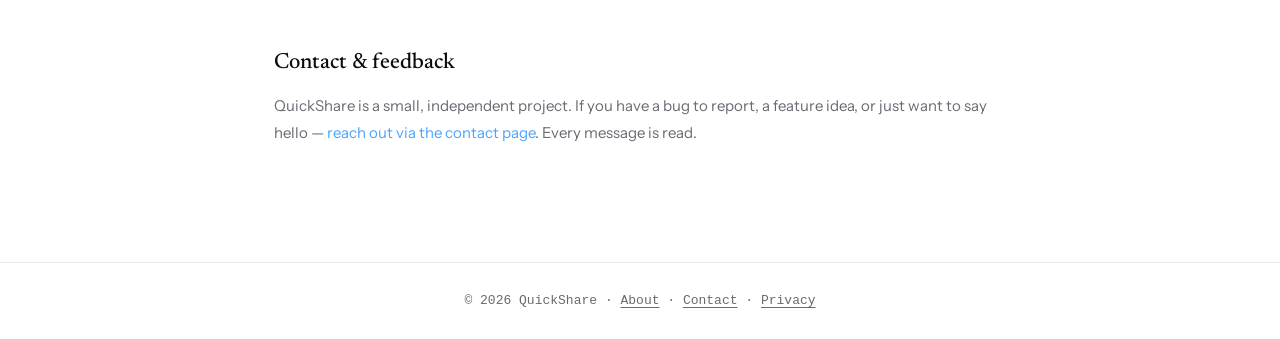
==== commit dd8e0023: "Roll back to v10" ====
--- a/about.html
+++ b/about.html
@@ -8,7 +8,7 @@
   <link rel="icon" type="image/png" href="favicon.png">
   <link rel="icon" type="image/png" href="favicon-dark.png" media="(prefers-color-scheme: dark)">
   <link rel="apple-touch-icon" href="apple-touch-icon.png">
-  <link href="https://fonts.googleapis.com/css2?family=Newsreader:opsz,wght@6..72,400;6..72,500&family=Instrument+Sans:wght@400;500;600;700&family=Plus+Jakarta+Sans:wght@500;600;700;800&family=Space+Mono:wght@400;700&display=swap" rel="stylesheet">
+  <link href="https://fonts.googleapis.com/css2?family=Newsreader:opsz,wght@6..72,400;6..72,500&family=Instrument+Sans:wght@400;500;600;700&display=swap" rel="stylesheet">
   <style>
     *, *::before, *::after { box-sizing: border-box; margin: 0; padding: 0; }
     
--- a/css/theme.css
+++ b/css/theme.css
@@ -300,101 +300,3 @@
 .ad-slot ins.adsbygoogle { display: block; min-height: 100px; }
 .ad-slot[data-ad="chat-sidebar"] { margin: 12px 0 0; padding: 12px; border-top: 1px solid var(--border); max-width: none; }
 @media (max-width: 860px) { .ad-slot[data-ad="chat-sidebar"] { display: none !important; } }
-
-/* ===== UNSLOP PASS (delete from here to the end to roll back) =====
-   Direction: calm, plain, quick. Quiet neutral chrome, one accent (Attach, selection, own chat bubbles).
-   Signature: the live sync dot. Based on the unslop skill by Damir Sokolovsky (@heydamir), CC BY 4.0. */
-body::before { display: none; }
-.grad { background: none !important; -webkit-text-fill-color: currentColor !important; color: inherit; font-style: normal; }
-.composer { border: 1px solid var(--border); background: var(--surface2); box-shadow: none; }
-.composer:focus-within { border-color: var(--accent); box-shadow: 0 0 0 3px var(--accent-glow); }
-@keyframes pulse { 0% { box-shadow: 0 0 0 0 var(--accent-glow); } 100% { box-shadow: 0 0 0 12px transparent; } }
-.pill-blue { background: var(--accent); color: #fff; border-color: transparent; font-weight: 500; }
-.pill-blue:hover { background: var(--accent); filter: brightness(1.08); }
-.status-dot.synced { box-shadow: none; }
-.chip.c-violet, .chip.c-green { background: var(--surface); border-color: var(--border); }
-.chip.c-violet .ic, .chip.c-green .ic { color: var(--text-muted); }
-.call-box, .call-box.b-blue, .call-box.b-violet, .call-box.b-amber { border-top: 1px solid var(--border); background: var(--surface); }
-.call-box .ico { background: var(--surface2); }
-.call-box .ico .ic { color: var(--text-muted); }
-.pill.voice, .pill.video, .call-box.b-violet .pill { background: var(--bg); color: var(--text); border-color: var(--border); }
-.pill.voice:hover, .pill.video:hover, .call-box.b-violet .pill:hover { background: var(--surface); border-color: var(--border-hover); filter: none; }
-.call-box.b-amber .pill.primary { background: var(--text); color: var(--bg); }
-.file-card[data-kind] .file-thumb { background: var(--surface2); }
-.file-icon .ic { color: var(--text-muted); }
-.calls h2::before, .files h2::before { display: none; }
-.value-card, .summary-card:nth-child(n) { border-top: 1px solid var(--border); }
-.stat-item:nth-child(n) .stat-num, .section-num { color: var(--text); }
-.nav-links a.nav-chat { color: var(--text); font-weight: 500; }
-.nav-links a.nav-chat:hover { background: var(--surface2); }
-.msg.own .msg-bubble { background: var(--accent) !important; }
-.send-btn { background: var(--accent) !important; }
-.group-avatar, .chat-topbar-avatar { background: var(--surface2) !important; color: var(--text) !important; }
-.cm-avatar { background: #2a2a2e; }
-.icon-btn { color: var(--text-muted); }
-.icon-btn:hover { color: var(--text); background: var(--surface2); }
-/* ===== END UNSLOP PASS ===== */
-
-/* ===== COOL PASS (delete from here to the end to roll back) ===== */
-body::before { display: block; background-image: radial-gradient(color-mix(in srgb, var(--text) 16%, transparent) 1px, transparent 1.2px); background-size: 24px 24px; -webkit-mask-image: radial-gradient(ellipse 70% 55% at 50% 22%, #000, transparent 75%); mask-image: radial-gradient(ellipse 70% 55% at 50% 22%, #000, transparent 75%); }
-.hero-art { max-width: 460px; margin: 0 auto 8px; color: var(--text-muted); }
-.hero-art svg { width: 100%; height: auto; display: block; }
-.hero-art .dev rect, .hero-art .dev path { stroke: currentColor; stroke-width: 1.6; fill: var(--bg); stroke-linecap: round; }
-.hero-art .dev path { fill: none; }
-.hero-art .dev circle { fill: currentColor; }
-.hero-art .note rect { stroke: var(--accent); fill: var(--accent-glow); }
-.hero-art .note path { stroke: var(--accent); }
-.hero-art .flow { stroke: var(--accent); stroke-width: 1.6; stroke-dasharray: 4 7; opacity: .7; animation: flow 1.2s linear infinite; }
-.hero-art .pk { fill: var(--accent); }
-@keyframes flow { to { stroke-dashoffset: -22; } }
-.greet { font-size: clamp(2.4rem, 6.4vw, 3.8rem); letter-spacing: -.03em; }
-.grad { color: var(--accent) !important; -webkit-text-fill-color: var(--accent) !important; font-style: italic; position: relative; }
-.grad::after { content: ''; position: absolute; left: 0; right: 0; bottom: .02em; height: 3px; border-radius: 2px; background: var(--accent); opacity: .35; }
-.composer { border-radius: 24px; padding: 20px 20px 12px; background: var(--surface); box-shadow: 0 1px 0 color-mix(in srgb, var(--text) 6%, transparent) inset, 0 24px 48px -24px rgba(0,0,0,.28); }
-.composer:focus-within { box-shadow: 0 0 0 3px var(--accent-glow), 0 28px 56px -24px color-mix(in srgb, var(--accent) 45%, transparent); }
-.chip, .call-box, .file-card { transition: transform .18s ease, border-color .18s ease, box-shadow .18s ease; }
-.chip:hover, .call-box:hover, .file-card:hover { transform: translateY(-3px); border-color: color-mix(in srgb, var(--accent) 50%, var(--border)); box-shadow: 0 14px 28px -16px rgba(0,0,0,.35); }
-.call-box .ico { background: var(--accent-glow); } .call-box .ico .ic { color: var(--t-blue); }
-.chip .ic { color: var(--t-blue) !important; }
-.pill.video { background: var(--accent); color: #fff; border-color: transparent; } .pill.video:hover { background: var(--accent); filter: brightness(1.1); }
-.calls h2::before, .files h2::before { display: block; width: 4px; height: 22px; border-radius: 2px; background: var(--accent); }
-.nav-links a.nav-chat { color: var(--t-blue); }
-.msg.own .msg-bubble { background: linear-gradient(135deg, var(--accent), color-mix(in srgb, var(--accent) 70%, #000)) !important; }
-/* ===== END COOL PASS ===== */
-
-/* group call grid (2-6 people) */
-.cm-grid { position: absolute; inset: 0; display: grid; gap: 4px; grid-template-columns: repeat(auto-fit, minmax(min(320px, 100%), 1fr)); grid-auto-rows: 1fr; background: #0b0b0d; }
-.cm-grid video { width: 100%; height: 100%; min-height: 0; object-fit: cover; background: #16161a; }
-.cm.audio .cm-grid { opacity: 0; pointer-events: none; }
-
-/* ===== SYNC CODE + NOTICE ===== */
-.linkbtn { background: none; border: 0; padding: 0; color: var(--t-blue); font: inherit; font-weight: 600; cursor: pointer; text-decoration: underline; text-underline-offset: 3px; }
-.sync-pop { margin: 14px auto 0; max-width: 560px; padding: 16px; border: 1px solid var(--border); border-radius: 16px; background: var(--surface); text-align: left; }
-.sync-pop p { color: var(--text-muted); font-size: 13.5px; margin: 0 0 12px; }
-.sync-pop .row { display: flex; gap: 8px; flex-wrap: wrap; } .sync-pop input { flex: 1; min-width: 140px; padding: 9px 12px; letter-spacing: .08em; text-transform: uppercase; }
-.sync-pop .linkbtn { margin-top: 12px; display: inline-block; }
-.notice { display: flex; align-items: flex-start; justify-content: space-between; gap: 12px; margin: 14px 0 0; padding: 12px 14px; border-radius: 12px; border: 1px solid color-mix(in srgb, var(--c-red) 45%, transparent); background: color-mix(in srgb, var(--c-red) 10%, var(--bg)); font-size: 14px; }
-.notice[hidden] { display: none; } .notice-x { background: none; border: 0; color: var(--text-muted); font-size: 22px; line-height: 1; cursor: pointer; padding: 0 4px; }
-.seg2 { grid-template-columns: repeat(2, 1fr); } .theme-pop .grp[hidden] { display: none; }
-
-/* ===== NEON STYLE (the original look, kept as an option) ===== */
-:root[data-style="neon"] { color-scheme: dark; --bg: #0a0a0f; --surface: #13131a; --surface2: #1a1a24; --border: rgba(255,255,255,.08); --border-hover: rgba(124,106,255,.5);
-  --text: #f0f0f8; --text-muted: #a0a0b8; --text-dim: #6f6f88; --placeholder: #8c8ca6; --accent: #6b58f0; --accent2: #a78bfa; --accent-glow: rgba(124,106,255,.3);
-  --c-blue: #6b58f0; --c-violet: #8b5cf6; --c-pink: #ec4899; --t-blue: #b4a7ff; --t-violet: #c4b5fd; --t-green: #4ade80; --t-pink: #f472b6; --t-amber: #fbbf24;
-  --green: #4ade80; --red: #f87171; --c-red: #ef4444;
-  --serif: 'Plus Jakarta Sans', 'Instrument Sans', system-ui, sans-serif; --body: 'Plus Jakarta Sans', 'Instrument Sans', system-ui, sans-serif; }
-:root[data-style="neon"] body::before { background: radial-gradient(circle at 0 0, rgba(124,106,255,.24), transparent 55%), radial-gradient(circle at 100% 100%, rgba(56,189,248,.14), transparent 55%), radial-gradient(circle at 100% 0, rgba(236,72,153,.1), transparent 45%); }
-:root[data-style="neon"] .nav-logo span { font-family: 'Space Mono', monospace; font-weight: 700; background: linear-gradient(135deg, #7c6aff, #a78bfa, #38bdf8) !important; -webkit-background-clip: text !important; background-clip: text !important; -webkit-text-fill-color: transparent !important; }
-:root[data-style="neon"] .greet, :root[data-style="neon"] .page-title { font-family: var(--serif); font-weight: 800; letter-spacing: -.035em; background: linear-gradient(135deg, #fff 25%, #a78bfa) !important; -webkit-background-clip: text !important; background-clip: text !important; -webkit-text-fill-color: transparent !important; }
-:root[data-style="neon"] .greet .grad { font-style: normal; background: linear-gradient(100deg, #7c6aff, #38bdf8); -webkit-background-clip: text; background-clip: text; }
-:root[data-style="neon"] .calls h2, :root[data-style="neon"] .files h2, :root[data-style="neon"] .prose h2 { font-family: var(--serif); font-weight: 700; letter-spacing: -.02em; }
-:root[data-style="neon"] .composer { background: linear-gradient(var(--surface), var(--surface)) padding-box, linear-gradient(135deg, #7c6aff, #38bdf8 55%, #ec4899) border-box; box-shadow: 0 0 0 1px rgba(124,106,255,.15), 0 0 44px -10px rgba(124,106,255,.55); }
-:root[data-style="neon"] .composer:focus-within { box-shadow: 0 0 0 1px rgba(124,106,255,.4), 0 0 60px -8px rgba(124,106,255,.75); }
-:root[data-style="neon"] .call-box, :root[data-style="neon"] .file-card, :root[data-style="neon"] .sync-pop, :root[data-style="neon"] .value-card, :root[data-style="neon"] .stat-item { background: var(--surface); border-color: var(--border); transition: border-color .2s, box-shadow .2s; }
-:root[data-style="neon"] .call-box:hover, :root[data-style="neon"] .file-card:hover, :root[data-style="neon"] .value-card:hover { border-color: rgba(124,106,255,.5); box-shadow: 0 0 28px -8px rgba(124,106,255,.55); }
-:root[data-style="neon"] .pill.primary, :root[data-style="neon"] .btn-primary, :root[data-style="neon"] .btn-submit { background: linear-gradient(135deg, #6b58f0, #8b5cf6) !important; color: #fff !important; box-shadow: 0 0 22px -4px rgba(124,106,255,.7); }
-:root[data-style="neon"] .pill-blue { box-shadow: 0 0 16px -6px rgba(124,106,255,.8); }
-:root[data-style="neon"] .nav-badge { background: rgba(124,106,255,.16); border-color: rgba(124,106,255,.4); color: #c4b5fd; }
-:root[data-style="neon"] .nav-links a.nav-active { box-shadow: 0 2px 0 #7c6aff; background: transparent; }
-:root[data-style="neon"] .msg.own .msg-bubble, :root[data-style="neon"] .send-btn { box-shadow: 0 0 20px -6px rgba(124,106,255,.8); }
-:root[data-style="neon"] #themePop { box-shadow: 0 0 40px -10px rgba(124,106,255,.5), 0 16px 48px rgba(0,0,0,.5); }
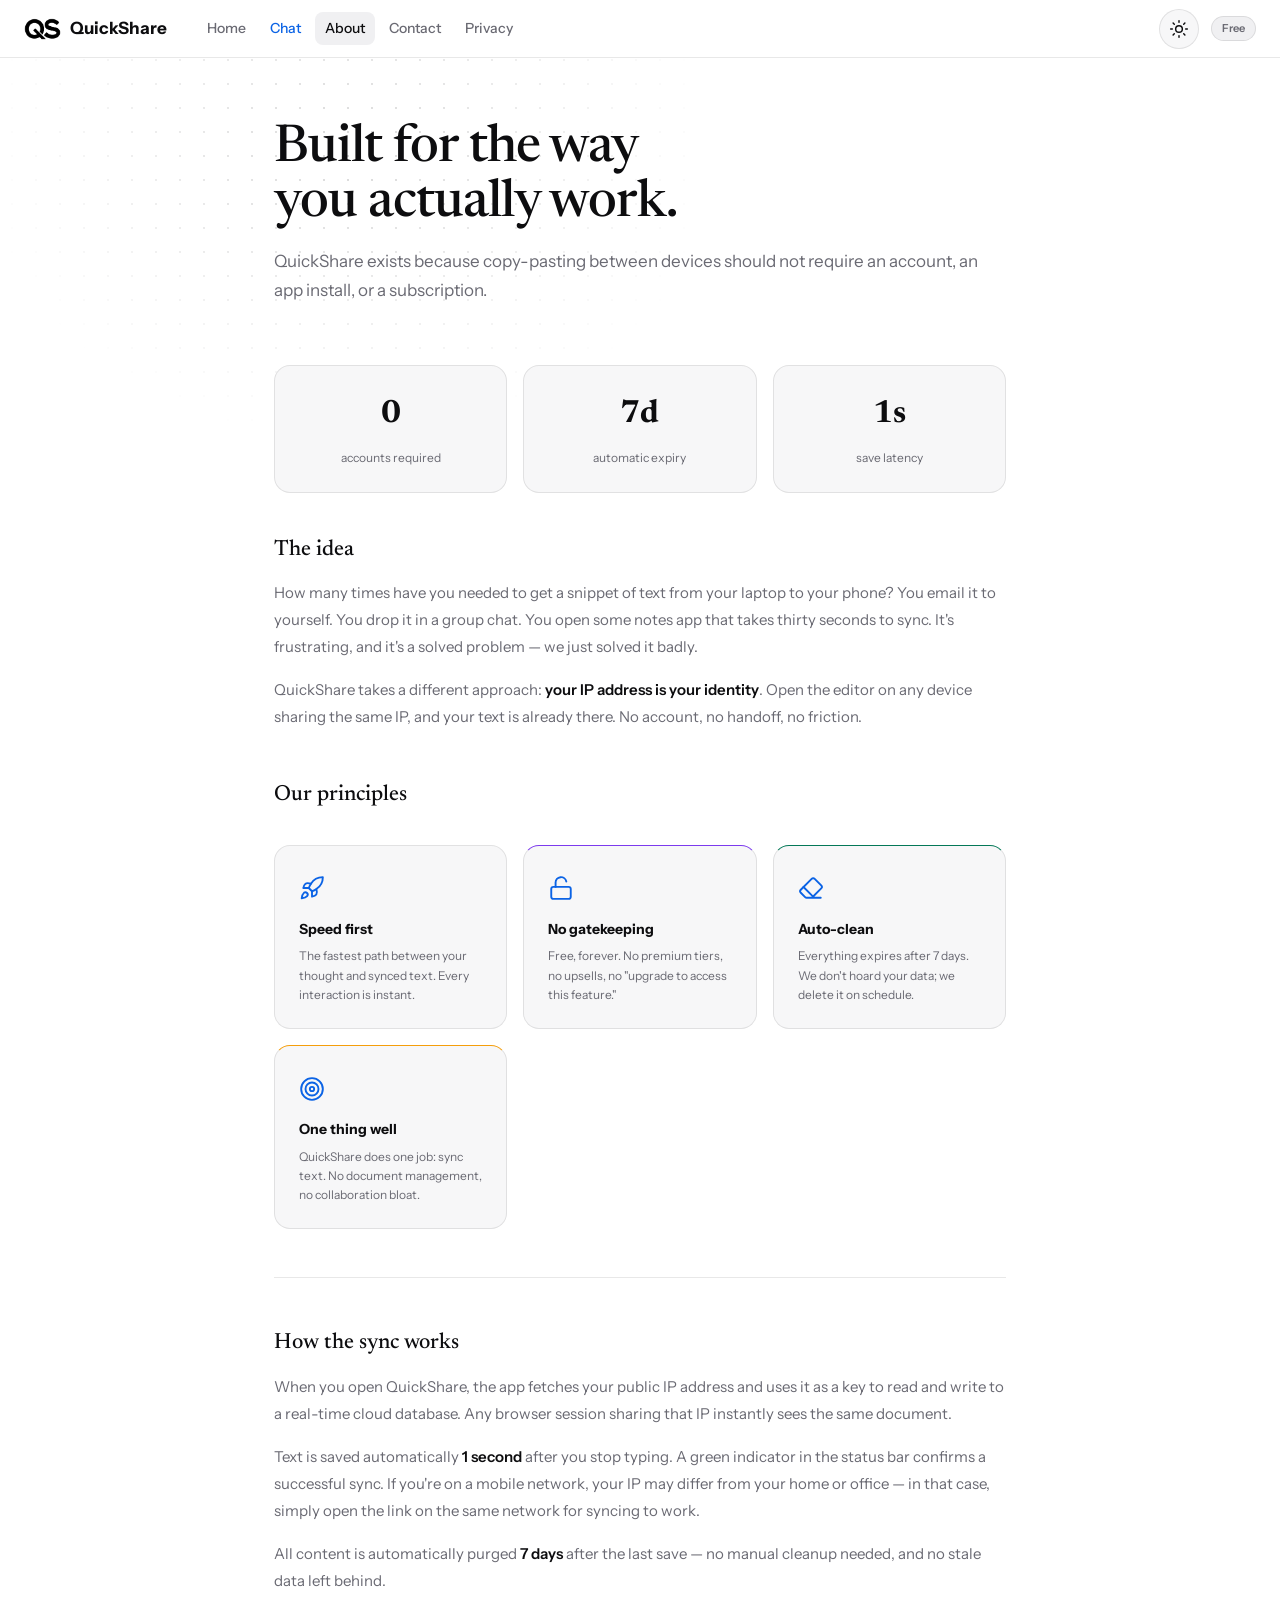
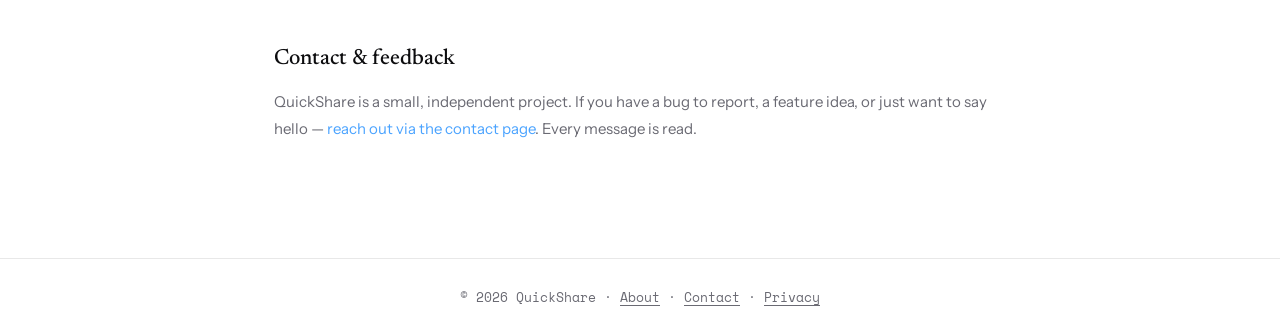
==== commit 754bb889: "New Firebase project, shared config, TAB/IP/Safari fixes" ====
--- a/about.html
+++ b/about.html
@@ -8,7 +8,7 @@
   <link rel="icon" type="image/png" href="favicon.png">
   <link rel="icon" type="image/png" href="favicon-dark.png" media="(prefers-color-scheme: dark)">
   <link rel="apple-touch-icon" href="apple-touch-icon.png">
-  <link href="https://fonts.googleapis.com/css2?family=Newsreader:opsz,wght@6..72,400;6..72,500&family=Instrument+Sans:wght@400;500;600;700&display=swap" rel="stylesheet">
+  <link href="https://fonts.googleapis.com/css2?family=Newsreader:opsz,wght@6..72,400;6..72,500&family=Instrument+Sans:wght@400;500;600;700&family=Plus+Jakarta+Sans:wght@500;600;700;800&family=Space+Mono:wght@400;700&display=swap" rel="stylesheet">
   <style>
     *, *::before, *::after { box-sizing: border-box; margin: 0; padding: 0; }
     
--- a/css/theme.css
+++ b/css/theme.css
@@ -300,3 +300,101 @@
 .ad-slot ins.adsbygoogle { display: block; min-height: 100px; }
 .ad-slot[data-ad="chat-sidebar"] { margin: 12px 0 0; padding: 12px; border-top: 1px solid var(--border); max-width: none; }
 @media (max-width: 860px) { .ad-slot[data-ad="chat-sidebar"] { display: none !important; } }
+
+/* ===== UNSLOP PASS (delete from here to the end to roll back) =====
+   Direction: calm, plain, quick. Quiet neutral chrome, one accent (Attach, selection, own chat bubbles).
+   Signature: the live sync dot. Based on the unslop skill by Damir Sokolovsky (@heydamir), CC BY 4.0. */
+body::before { display: none; }
+.grad { background: none !important; -webkit-text-fill-color: currentColor !important; color: inherit; font-style: normal; }
+.composer { border: 1px solid var(--border); background: var(--surface2); box-shadow: none; }
+.composer:focus-within { border-color: var(--accent); box-shadow: 0 0 0 3px var(--accent-glow); }
+@keyframes pulse { 0% { box-shadow: 0 0 0 0 var(--accent-glow); } 100% { box-shadow: 0 0 0 12px transparent; } }
+.pill-blue { background: var(--accent); color: #fff; border-color: transparent; font-weight: 500; }
+.pill-blue:hover { background: var(--accent); filter: brightness(1.08); }
+.status-dot.synced { box-shadow: none; }
+.chip.c-violet, .chip.c-green { background: var(--surface); border-color: var(--border); }
+.chip.c-violet .ic, .chip.c-green .ic { color: var(--text-muted); }
+.call-box, .call-box.b-blue, .call-box.b-violet, .call-box.b-amber { border-top: 1px solid var(--border); background: var(--surface); }
+.call-box .ico { background: var(--surface2); }
+.call-box .ico .ic { color: var(--text-muted); }
+.pill.voice, .pill.video, .call-box.b-violet .pill { background: var(--bg); color: var(--text); border-color: var(--border); }
+.pill.voice:hover, .pill.video:hover, .call-box.b-violet .pill:hover { background: var(--surface); border-color: var(--border-hover); filter: none; }
+.call-box.b-amber .pill.primary { background: var(--text); color: var(--bg); }
+.file-card[data-kind] .file-thumb { background: var(--surface2); }
+.file-icon .ic { color: var(--text-muted); }
+.calls h2::before, .files h2::before { display: none; }
+.value-card, .summary-card:nth-child(n) { border-top: 1px solid var(--border); }
+.stat-item:nth-child(n) .stat-num, .section-num { color: var(--text); }
+.nav-links a.nav-chat { color: var(--text); font-weight: 500; }
+.nav-links a.nav-chat:hover { background: var(--surface2); }
+.msg.own .msg-bubble { background: var(--accent) !important; }
+.send-btn { background: var(--accent) !important; }
+.group-avatar, .chat-topbar-avatar { background: var(--surface2) !important; color: var(--text) !important; }
+.cm-avatar { background: #2a2a2e; }
+.icon-btn { color: var(--text-muted); }
+.icon-btn:hover { color: var(--text); background: var(--surface2); }
+/* ===== END UNSLOP PASS ===== */
+
+/* ===== COOL PASS (delete from here to the end to roll back) ===== */
+body::before { display: block; background-image: radial-gradient(color-mix(in srgb, var(--text) 16%, transparent) 1px, transparent 1.2px); background-size: 24px 24px; -webkit-mask-image: radial-gradient(ellipse 70% 55% at 50% 22%, #000, transparent 75%); mask-image: radial-gradient(ellipse 70% 55% at 50% 22%, #000, transparent 75%); }
+.hero-art { max-width: 460px; margin: 0 auto 8px; color: var(--text-muted); }
+.hero-art svg { width: 100%; height: auto; display: block; }
+.hero-art .dev rect, .hero-art .dev path { stroke: currentColor; stroke-width: 1.6; fill: var(--bg); stroke-linecap: round; }
+.hero-art .dev path { fill: none; }
+.hero-art .dev circle { fill: currentColor; }
+.hero-art .note rect { stroke: var(--accent); fill: var(--accent-glow); }
+.hero-art .note path { stroke: var(--accent); }
+.hero-art .flow { stroke: var(--accent); stroke-width: 1.6; stroke-dasharray: 4 7; opacity: .7; animation: flow 1.2s linear infinite; }
+.hero-art .pk { fill: var(--accent); }
+@keyframes flow { to { stroke-dashoffset: -22; } }
+.greet { font-size: clamp(2.4rem, 6.4vw, 3.8rem); letter-spacing: -.03em; }
+.grad { color: var(--accent) !important; -webkit-text-fill-color: var(--accent) !important; font-style: italic; position: relative; }
+.grad::after { content: ''; position: absolute; left: 0; right: 0; bottom: .02em; height: 3px; border-radius: 2px; background: var(--accent); opacity: .35; }
+.composer { border-radius: 24px; padding: 20px 20px 12px; background: var(--surface); box-shadow: 0 1px 0 color-mix(in srgb, var(--text) 6%, transparent) inset, 0 24px 48px -24px rgba(0,0,0,.28); }
+.composer:focus-within { box-shadow: 0 0 0 3px var(--accent-glow), 0 28px 56px -24px color-mix(in srgb, var(--accent) 45%, transparent); }
+.chip, .call-box, .file-card { transition: transform .18s ease, border-color .18s ease, box-shadow .18s ease; }
+.chip:hover, .call-box:hover, .file-card:hover { transform: translateY(-3px); border-color: color-mix(in srgb, var(--accent) 50%, var(--border)); box-shadow: 0 14px 28px -16px rgba(0,0,0,.35); }
+.call-box .ico { background: var(--accent-glow); } .call-box .ico .ic { color: var(--t-blue); }
+.chip .ic { color: var(--t-blue) !important; }
+.pill.video { background: var(--accent); color: #fff; border-color: transparent; } .pill.video:hover { background: var(--accent); filter: brightness(1.1); }
+.calls h2::before, .files h2::before { display: block; width: 4px; height: 22px; border-radius: 2px; background: var(--accent); }
+.nav-links a.nav-chat { color: var(--t-blue); }
+.msg.own .msg-bubble { background: linear-gradient(135deg, var(--accent), color-mix(in srgb, var(--accent) 70%, #000)) !important; }
+/* ===== END COOL PASS ===== */
+
+/* group call grid (2-6 people) */
+.cm-grid { position: absolute; inset: 0; display: grid; gap: 4px; grid-template-columns: repeat(auto-fit, minmax(min(320px, 100%), 1fr)); grid-auto-rows: 1fr; background: #0b0b0d; }
+.cm-grid video { width: 100%; height: 100%; min-height: 0; object-fit: cover; background: #16161a; }
+.cm.audio .cm-grid { opacity: 0; pointer-events: none; }
+
+/* ===== SYNC CODE + NOTICE ===== */
+.linkbtn { background: none; border: 0; padding: 0; color: var(--t-blue); font: inherit; font-weight: 600; cursor: pointer; text-decoration: underline; text-underline-offset: 3px; }
+.sync-pop { margin: 14px auto 0; max-width: 560px; padding: 16px; border: 1px solid var(--border); border-radius: 16px; background: var(--surface); text-align: left; }
+.sync-pop p { color: var(--text-muted); font-size: 13.5px; margin: 0 0 12px; }
+.sync-pop .row { display: flex; gap: 8px; flex-wrap: wrap; } .sync-pop input { flex: 1; min-width: 140px; padding: 9px 12px; letter-spacing: .08em; text-transform: uppercase; }
+.sync-pop .linkbtn { margin-top: 12px; display: inline-block; }
+.notice { display: flex; align-items: flex-start; justify-content: space-between; gap: 12px; margin: 14px 0 0; padding: 12px 14px; border-radius: 12px; border: 1px solid color-mix(in srgb, var(--c-red) 45%, transparent); background: color-mix(in srgb, var(--c-red) 10%, var(--bg)); font-size: 14px; }
+.notice[hidden] { display: none; } .notice-x { background: none; border: 0; color: var(--text-muted); font-size: 22px; line-height: 1; cursor: pointer; padding: 0 4px; }
+.seg2 { grid-template-columns: repeat(2, 1fr); } .theme-pop .grp[hidden] { display: none; }
+
+/* ===== NEON STYLE (the original look, kept as an option) ===== */
+:root[data-style="neon"] { color-scheme: dark; --bg: #0a0a0f; --surface: #13131a; --surface2: #1a1a24; --border: rgba(255,255,255,.08); --border-hover: rgba(124,106,255,.5);
+  --text: #f0f0f8; --text-muted: #a0a0b8; --text-dim: #6f6f88; --placeholder: #8c8ca6; --accent: #6b58f0; --accent2: #a78bfa; --accent-glow: rgba(124,106,255,.3);
+  --c-blue: #6b58f0; --c-violet: #8b5cf6; --c-pink: #ec4899; --t-blue: #b4a7ff; --t-violet: #c4b5fd; --t-green: #4ade80; --t-pink: #f472b6; --t-amber: #fbbf24;
+  --green: #4ade80; --red: #f87171; --c-red: #ef4444;
+  --serif: 'Plus Jakarta Sans', 'Instrument Sans', system-ui, sans-serif; --body: 'Plus Jakarta Sans', 'Instrument Sans', system-ui, sans-serif; }
+:root[data-style="neon"] body::before { background: radial-gradient(circle at 0 0, rgba(124,106,255,.24), transparent 55%), radial-gradient(circle at 100% 100%, rgba(56,189,248,.14), transparent 55%), radial-gradient(circle at 100% 0, rgba(236,72,153,.1), transparent 45%); }
+:root[data-style="neon"] .nav-logo span { font-family: 'Space Mono', monospace; font-weight: 700; background: linear-gradient(135deg, #7c6aff, #a78bfa, #38bdf8) !important; -webkit-background-clip: text !important; background-clip: text !important; -webkit-text-fill-color: transparent !important; }
+:root[data-style="neon"] .greet, :root[data-style="neon"] .page-title { font-family: var(--serif); font-weight: 800; letter-spacing: -.035em; background: linear-gradient(135deg, #fff 25%, #a78bfa) !important; -webkit-background-clip: text !important; background-clip: text !important; -webkit-text-fill-color: transparent !important; }
+:root[data-style="neon"] .greet .grad { font-style: normal; background: linear-gradient(100deg, #7c6aff, #38bdf8); -webkit-background-clip: text; background-clip: text; }
+:root[data-style="neon"] .calls h2, :root[data-style="neon"] .files h2, :root[data-style="neon"] .prose h2 { font-family: var(--serif); font-weight: 700; letter-spacing: -.02em; }
+:root[data-style="neon"] .composer { background: linear-gradient(var(--surface), var(--surface)) padding-box, linear-gradient(135deg, #7c6aff, #38bdf8 55%, #ec4899) border-box; box-shadow: 0 0 0 1px rgba(124,106,255,.15), 0 0 44px -10px rgba(124,106,255,.55); }
+:root[data-style="neon"] .composer:focus-within { box-shadow: 0 0 0 1px rgba(124,106,255,.4), 0 0 60px -8px rgba(124,106,255,.75); }
+:root[data-style="neon"] .call-box, :root[data-style="neon"] .file-card, :root[data-style="neon"] .sync-pop, :root[data-style="neon"] .value-card, :root[data-style="neon"] .stat-item { background: var(--surface); border-color: var(--border); transition: border-color .2s, box-shadow .2s; }
+:root[data-style="neon"] .call-box:hover, :root[data-style="neon"] .file-card:hover, :root[data-style="neon"] .value-card:hover { border-color: rgba(124,106,255,.5); box-shadow: 0 0 28px -8px rgba(124,106,255,.55); }
+:root[data-style="neon"] .pill.primary, :root[data-style="neon"] .btn-primary, :root[data-style="neon"] .btn-submit { background: linear-gradient(135deg, #6b58f0, #8b5cf6) !important; color: #fff !important; box-shadow: 0 0 22px -4px rgba(124,106,255,.7); }
+:root[data-style="neon"] .pill-blue { box-shadow: 0 0 16px -6px rgba(124,106,255,.8); }
+:root[data-style="neon"] .nav-badge { background: rgba(124,106,255,.16); border-color: rgba(124,106,255,.4); color: #c4b5fd; }
+:root[data-style="neon"] .nav-links a.nav-active { box-shadow: 0 2px 0 #7c6aff; background: transparent; }
+:root[data-style="neon"] .msg.own .msg-bubble, :root[data-style="neon"] .send-btn { box-shadow: 0 0 20px -6px rgba(124,106,255,.8); }
+:root[data-style="neon"] #themePop { box-shadow: 0 0 40px -10px rgba(124,106,255,.5), 0 16px 48px rgba(0,0,0,.5); }
